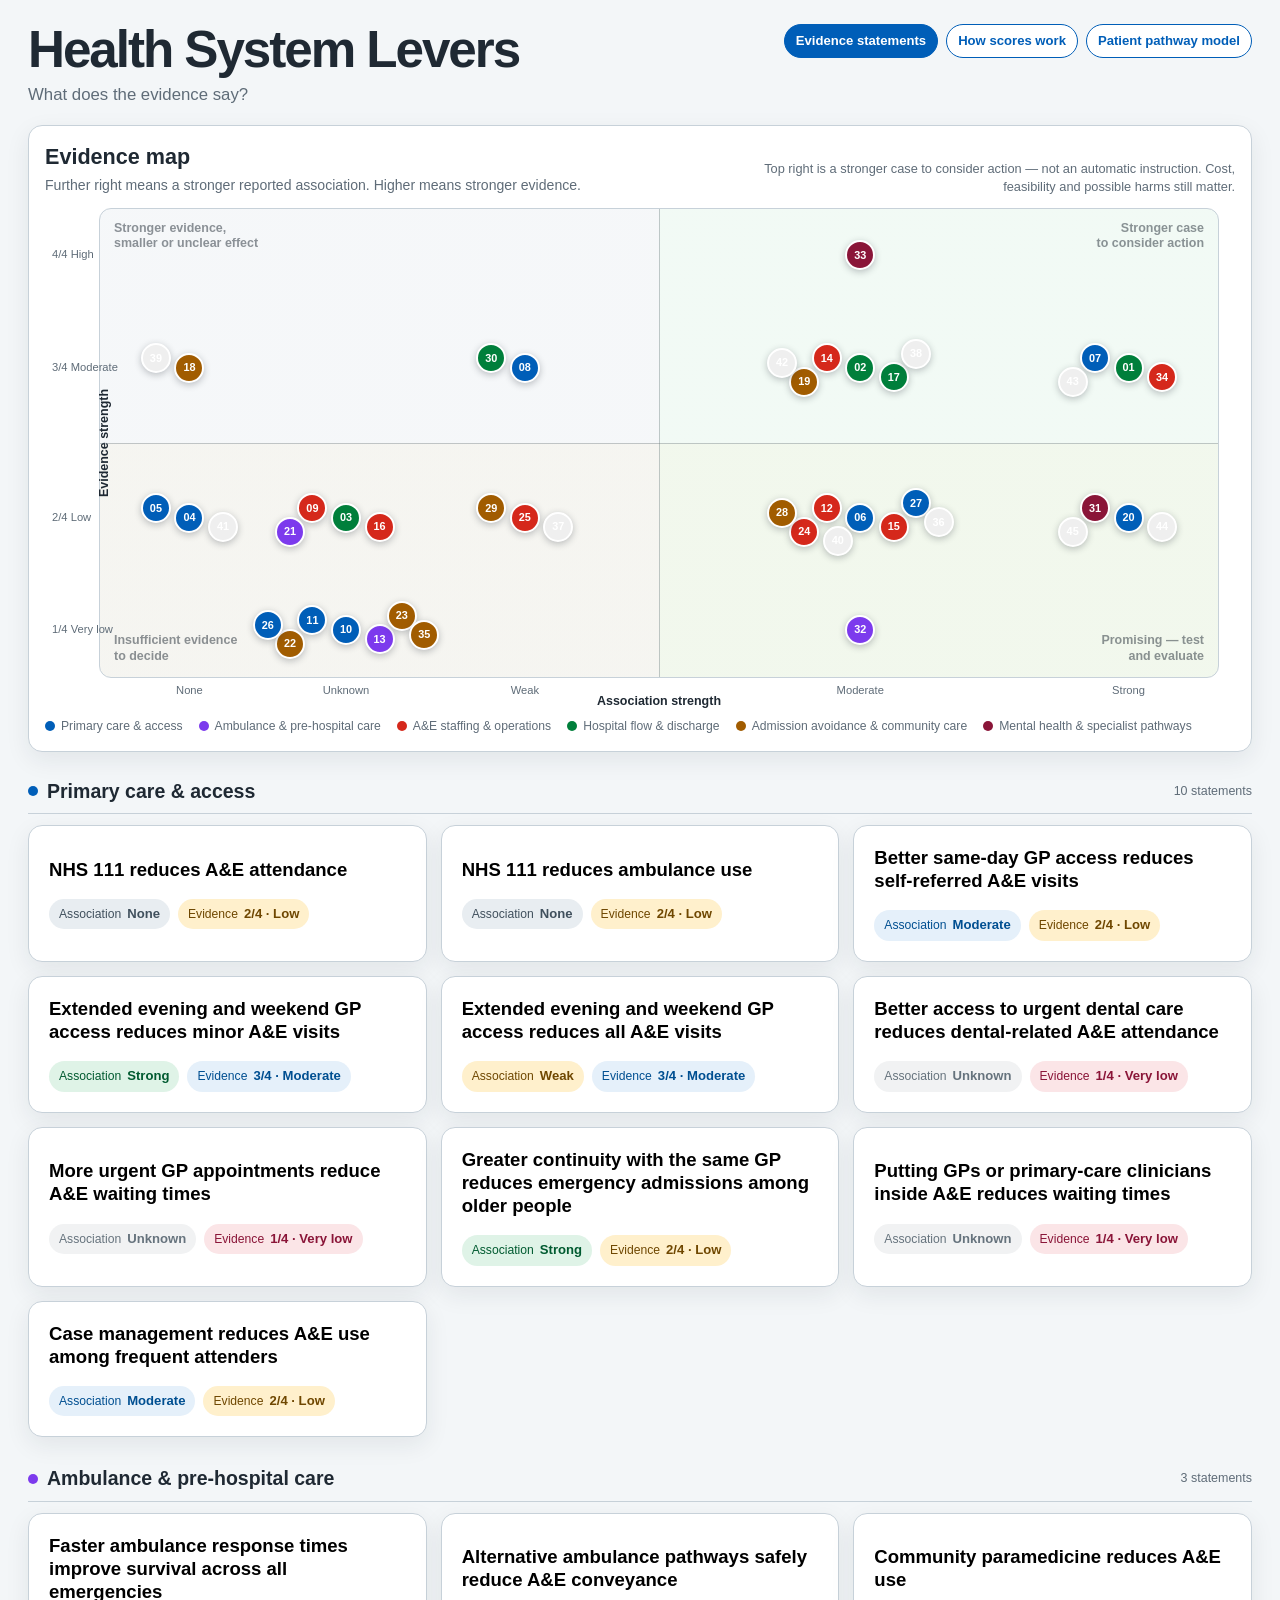
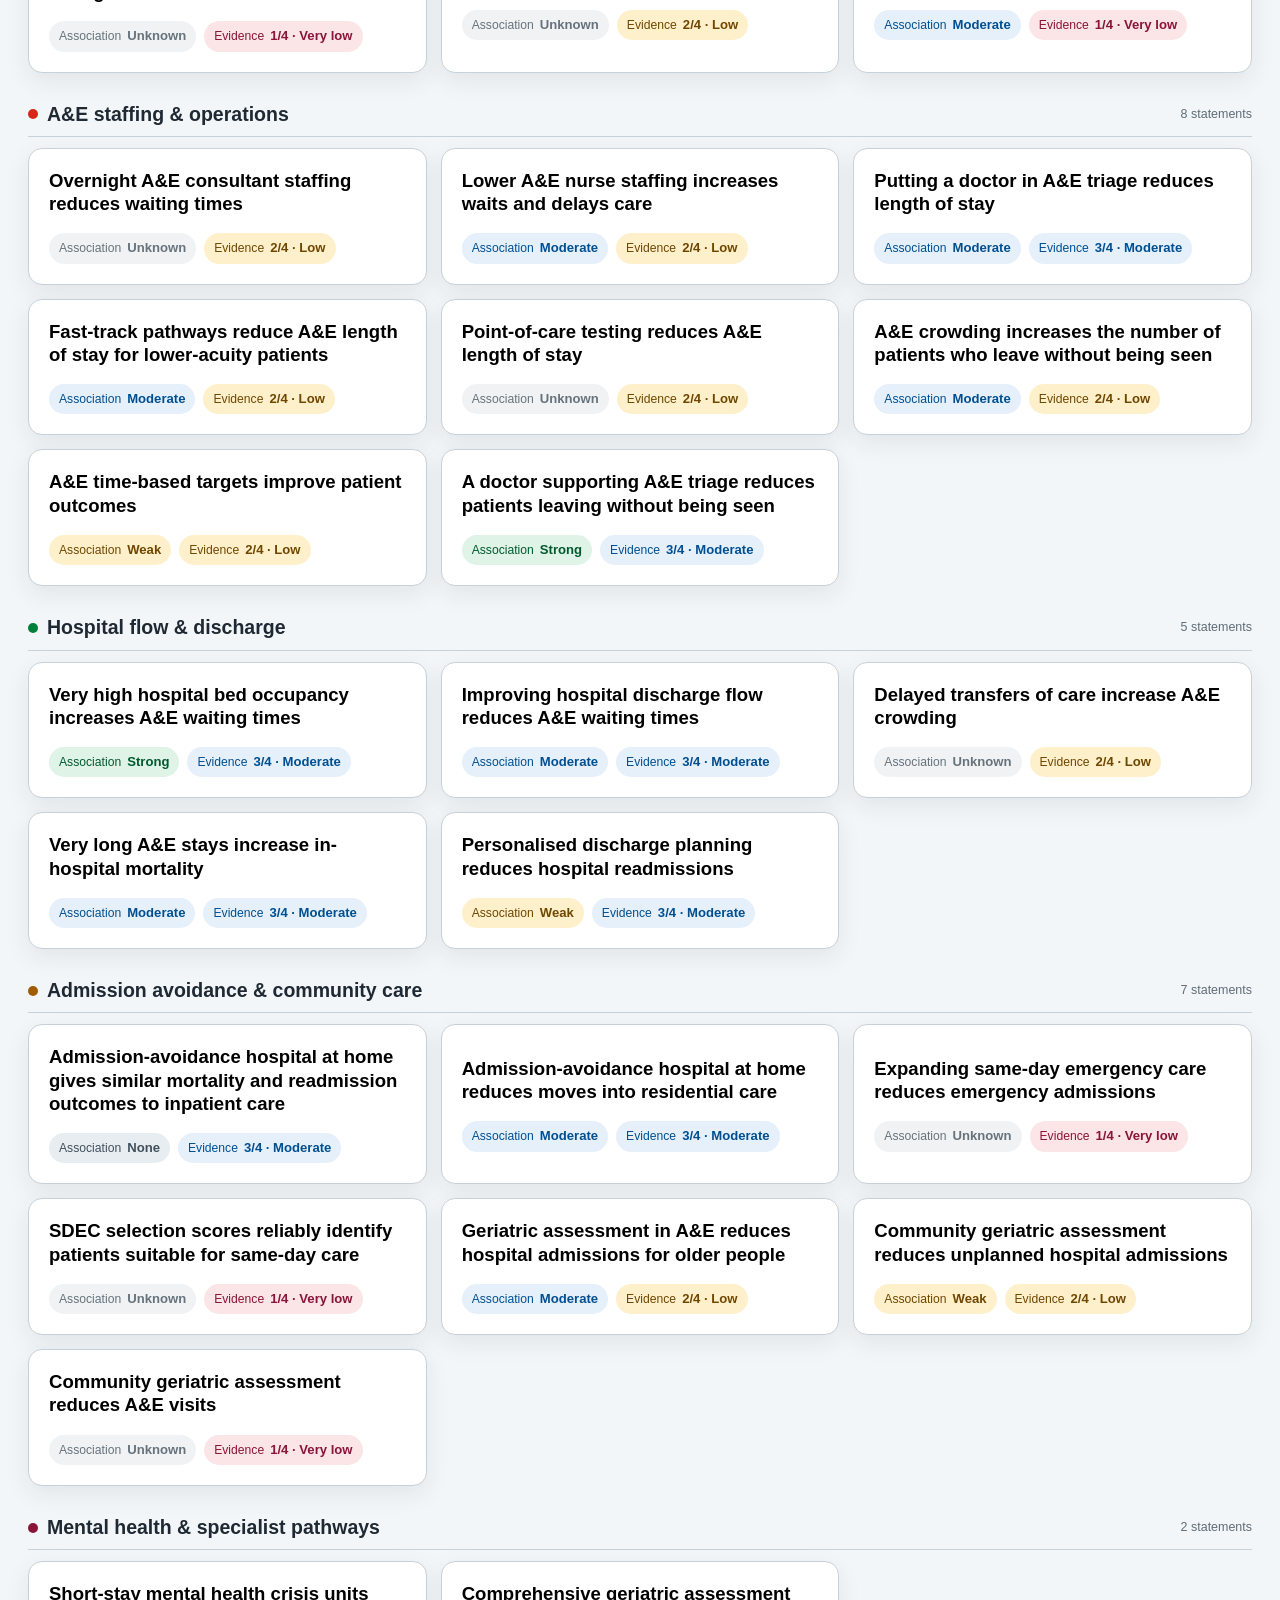
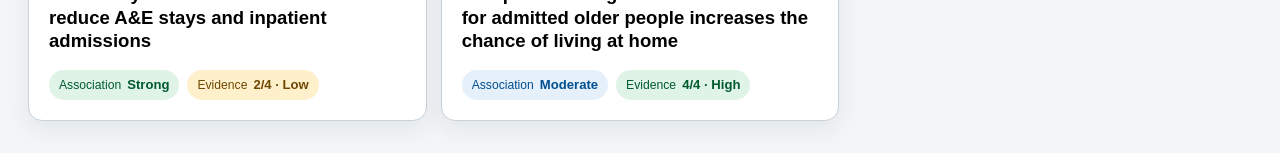
==== index.html @ 2d845518 "Load ten further evidence statements" ====
<!DOCTYPE html>
<html lang="en-GB">
<head>
    <!-- ===================================================================
         00A. PAGE METADATA
         =================================================================== -->
    <meta charset="UTF-8">
    <meta name="viewport" content="width=device-width, initial-scale=1.0">
    <meta name="description" content="Plain-language evidence statements about changes to health services and the outcomes associated with them.">
    <title>Health System Levers</title>
    <link rel="stylesheet" href="css/styles.css">
    <link rel="stylesheet" href="css/evidence-map.css">
</head>
<body>
    <!-- ===================================================================
         00B. WIDE PAGE SHELL
         =================================================================== -->
    <main class="main-content">
        <header class="page-header">
            <div>
                <h1>Health System Levers</h1>
                <p>What does the evidence say?</p>
            </div>

            <nav class="page-nav" aria-label="Page navigation">
                <span class="page-nav__current">Evidence statements</span>
                <a href="method/">How scores work</a>
                <a href="pathway/">Patient pathway model</a>
            </nav>
        </header>

        <!-- ===============================================================
             01A. ASSOCIATION AND EVIDENCE MAP
             =============================================================== -->
        <section class="evidence-map-panel" aria-labelledby="evidence-map-title">
            <div class="evidence-map-heading">
                <div>
                    <h2 id="evidence-map-title">Evidence map</h2>
                    <p>Further right means a stronger reported association. Higher means stronger evidence.</p>
                </div>
                <p class="evidence-map-caution">Top right is a stronger case to consider action — not an automatic instruction. Cost, feasibility and possible harms still matter.</p>
            </div>

            <div class="evidence-map" id="evidence-map" aria-label="Chart of association strength against evidence strength"></div>
            <div class="category-legend" id="category-legend" aria-label="Domain colours"></div>
        </section>

        <!-- ===============================================================
             02A. CATEGORISED EVIDENCE STATEMENTS
             =============================================================== -->
        <div class="category-list" id="statement-grid" aria-label="Health service evidence statements"></div>
    </main>

    <!-- ===================================================================
         03A. SHARED EVIDENCE TOOLTIP
         =================================================================== -->
    <div class="evidence-tooltip" id="evidence-tooltip" role="dialog" aria-modal="false" aria-labelledby="tooltip-title" hidden>
        <button class="tooltip-close" id="tooltip-close" type="button" aria-label="Close evidence">×</button>
        <div id="tooltip-content"></div>
    </div>

    <!-- ===================================================================
         04A. DATA AND APPLICATION SCRIPTS
         =================================================================== -->
    <script src="data/evidence.js"></script>
    <script src="data/evidence-more.js"></script>
    <script src="data/evidence-more-2.js"></script>
    <script src="data/evidence-more-3.js"></script>
    <script src="data/categories.js"></script>
    <script src="js/app.js"></script>
</body>
</html>
---- css/styles.css ----
/* ========================================================================== 
   00A. DESIGN TOKENS
   ========================================================================== */

:root {
    --page-bg: #f3f6f8;
    --panel-bg: #ffffff;
    --text: #1f2933;
    --muted: #5f6c78;
    --border: #c7d1d9;
    --accent: #005eb8;
    --shadow: 0 8px 24px rgba(31, 41, 51, 0.08);

    --association-strong-bg: #dff3e7;
    --association-strong-text: #005a30;
    --association-moderate-bg: #e5f0fa;
    --association-moderate-text: #004f91;
    --association-weak-bg: #fff0cc;
    --association-weak-text: #6f4700;
    --association-none-bg: #e8edf1;
    --association-none-text: #40505d;
    --association-unknown-bg: #f1f2f3;
    --association-unknown-text: #66737d;

    --evidence-high-bg: #dff3e7;
    --evidence-high-text: #005a30;
    --evidence-moderate-bg: #e5f0fa;
    --evidence-moderate-text: #004f91;
    --evidence-low-bg: #fff0cc;
    --evidence-low-text: #6f4700;
    --evidence-very-low-bg: #fbe5e7;
    --evidence-very-low-text: #8a1538;
}

/* ========================================================================== 
   00B. BASE PAGE
   ========================================================================== */

* {
    box-sizing: border-box;
}

html {
    min-height: 100%;
}

body {
    min-height: 100%;
    margin: 0;
    background: var(--page-bg);
    color: var(--text);
    font-family: Arial, Helvetica, sans-serif;
    line-height: 1.4;
}

button {
    font: inherit;
}

a {
    color: var(--accent);
}

/* ========================================================================== 
   00C. WIDE PAGE LAYOUT
   ========================================================================== */

.main-content {
    width: min(1560px, 100%);
    min-height: 100vh;
    margin: 0 auto;
    padding: 24px 28px 32px;
}

.page-header {
    display: flex;
    align-items: flex-start;
    justify-content: space-between;
    gap: 20px;
    margin-bottom: 18px;
}

.page-header h1 {
    margin: 0;
    font-size: clamp(2.25rem, 4vw, 4rem);
    line-height: 1;
    letter-spacing: -0.04em;
}

.page-header p {
    margin: 8px 0 0;
    color: var(--muted);
    font-size: 1.05rem;
}

.page-nav {
    display: flex;
    flex-wrap: wrap;
    align-items: center;
    justify-content: flex-end;
    gap: 8px;
}

.page-nav a,
.page-nav__current {
    border: 1px solid var(--accent);
    border-radius: 999px;
    padding: 7px 11px;
    font-size: 0.82rem;
    font-weight: 700;
}

.page-nav a {
    background: var(--panel-bg);
    text-decoration: none;
}

.page-nav__current {
    background: var(--accent);
    color: white;
}

/* ========================================================================== 
   01A. SCORE KEY
   ========================================================================== */

.score-key {
    display: flex;
    flex-wrap: wrap;
    gap: 10px 24px;
    margin-bottom: 18px;
    border: 1px solid var(--border);
    border-radius: 12px;
    background: var(--panel-bg);
    padding: 10px 12px;
}

.score-key__group {
    display: flex;
    flex-wrap: wrap;
    align-items: center;
    gap: 7px;
}

.score-key__group strong {
    margin-right: 2px;
    font-size: 0.88rem;
}

.key-chip {
    border-radius: 999px;
    padding: 4px 8px;
    font-size: 0.76rem;
    font-weight: 700;
}

/* ========================================================================== 
   01B. SHARED SCORE COLOURS
   ========================================================================== */

.key-chip--association-strong,
.score--association-strong {
    background: var(--association-strong-bg);
    color: var(--association-strong-text);
}

.key-chip--association-moderate,
.score--association-moderate {
    background: var(--association-moderate-bg);
    color: var(--association-moderate-text);
}

.key-chip--association-weak,
.score--association-weak {
    background: var(--association-weak-bg);
    color: var(--association-weak-text);
}

.key-chip--association-none,
.score--association-none {
    background: var(--association-none-bg);
    color: var(--association-none-text);
}

.key-chip--association-unknown,
.score--association-unknown {
    background: var(--association-unknown-bg);
    color: var(--association-unknown-text);
}

.key-chip--evidence-high,
.score--evidence-high {
    background: var(--evidence-high-bg);
    color: var(--evidence-high-text);
}

.key-chip--evidence-moderate,
.score--evidence-moderate {
    background: var(--evidence-moderate-bg);
    color: var(--evidence-moderate-text);
}

.key-chip--evidence-low,
.score--evidence-low {
    background: var(--evidence-low-bg);
    color: var(--evidence-low-text);
}

.key-chip--evidence-very-low,
.score--evidence-very-low {
    background: var(--evidence-very-low-bg);
    color: var(--evidence-very-low-text);
}

/* ========================================================================== 
   02A. STATEMENT CARD GRID
   ========================================================================== */

.statement-grid {
    display: grid;
    grid-template-columns: repeat(3, minmax(0, 1fr));
    gap: 14px;
    align-items: start;
}

.statement-card {
    width: 100%;
    border: 1px solid var(--border);
    border-radius: 14px;
    background: var(--panel-bg);
    box-shadow: var(--shadow);
    cursor: pointer;
    padding: 20px;
    text-align: left;
    transition: border-color 150ms ease, transform 150ms ease, box-shadow 150ms ease;
}

.statement-card:hover,
.statement-card:focus-visible {
    border-color: var(--accent);
    box-shadow: 0 10px 28px rgba(31, 41, 51, 0.13);
    transform: translateY(-2px);
}

.statement-card__text {
    margin: 0;
    font-size: clamp(1.15rem, 1.45vw, 1.45rem);
    font-weight: 700;
    line-height: 1.25;
}

.statement-card__scores {
    display: flex;
    flex-wrap: wrap;
    gap: 8px;
    margin-top: 18px;
}

.score {
    display: inline-flex;
    align-items: baseline;
    gap: 6px;
    border-radius: 999px;
    padding: 6px 10px;
}

.score span {
    font-size: 0.76rem;
    font-weight: 400;
}

.score strong {
    font-size: 0.82rem;
}

/* ========================================================================== 
   03A. EVIDENCE TOOLTIP
   ========================================================================== */

.evidence-tooltip {
    position: fixed;
    z-index: 1000;
    width: min(520px, calc(100vw - 24px));
    max-height: calc(100vh - 24px);
    overflow-y: auto;
    border: 1px solid #8fa1af;
    border-radius: 14px;
    background: var(--panel-bg);
    box-shadow: 0 18px 46px rgba(31, 41, 51, 0.24);
    padding: 17px;
}

.evidence-tooltip[hidden] {
    display: none;
}

.tooltip-close {
    position: absolute;
    top: 8px;
    right: 9px;
    border: 0;
    background: transparent;
    color: var(--muted);
    cursor: pointer;
    padding: 2px 6px;
    font-size: 1.2rem;
}

.tooltip-kicker {
    margin: 0 34px 5px 0;
    color: var(--muted);
    font-size: 0.76rem;
    font-weight: 700;
    text-transform: uppercase;
    letter-spacing: 0.04em;
}

.evidence-tooltip h2 {
    margin: 0 30px 14px 0;
    font-size: 1.08rem;
    line-height: 1.3;
}

.tooltip-scores {
    display: flex;
    flex-wrap: wrap;
    gap: 7px;
    margin-bottom: 12px;
}

.tooltip-direction {
    margin: 0 0 8px;
    font-size: 0.86rem;
}

.tooltip-finding {
    margin: 0 0 14px;
    border-left: 3px solid var(--accent);
    background: #f1f7fc;
    padding: 10px 11px;
    font-size: 0.9rem;
}

.tooltip-details {
    display: grid;
    gap: 9px;
    margin: 0;
}

.tooltip-details div {
    border-top: 1px solid var(--border);
    padding-top: 8px;
}

.tooltip-details dt {
    margin: 0 0 2px;
    font-size: 0.78rem;
    font-weight: 700;
}

.tooltip-details dd {
    margin: 0;
    color: var(--muted);
    font-size: 0.84rem;
}

.tooltip-source-block {
    margin-top: 14px;
    border-top: 1px solid var(--border);
    padding-top: 10px;
}

.tooltip-source-block h3 {
    margin: 0 0 6px;
    font-size: 0.85rem;
}

.tooltip-sources {
    display: grid;
    gap: 5px;
    margin: 0;
    padding-left: 19px;
}

.tooltip-sources li {
    font-size: 0.82rem;
}

.tooltip-source--missing {
    color: #8a1538;
}

/* ========================================================================== 
   04A. RESPONSIVE LAYOUT
   ========================================================================== */

@media (max-width: 1050px) {
    .statement-grid {
        grid-template-columns: repeat(2, minmax(0, 1fr));
    }
}

@media (max-width: 650px) {
    .main-content {
        padding: 18px 14px 24px;
    }

    .page-header {
        display: block;
    }

    .page-header h1 {
        font-size: 2.4rem;
    }

    .page-nav {
        justify-content: flex-start;
        margin-top: 12px;
    }

    .statement-grid {
        grid-template-columns: 1fr;
    }

    .score-key {
        display: grid;
        gap: 10px;
    }
}
---- css/evidence-map.css ----
/* ========================================================================== 
   00A. EVIDENCE MAP PANEL
   ========================================================================== */

.evidence-map-panel {
    margin-bottom: 26px;
    border: 1px solid var(--border);
    border-radius: 14px;
    background: var(--panel-bg);
    box-shadow: var(--shadow);
    padding: 16px;
}

.evidence-map-heading {
    display: grid;
    grid-template-columns: minmax(0, 1fr) minmax(320px, 0.8fr);
    gap: 24px;
    align-items: end;
    margin-bottom: 12px;
}

.evidence-map-heading h2 {
    margin: 0;
    font-size: 1.35rem;
}

.evidence-map-heading p {
    margin: 4px 0 0;
    color: var(--muted);
    font-size: 0.88rem;
}

.evidence-map-heading .evidence-map-caution {
    margin: 0;
    text-align: right;
    font-size: 0.8rem;
}

/* ========================================================================== 
   00B. CHART SURFACE AND QUADRANTS
   ========================================================================== */

.evidence-map {
    position: relative;
    height: 470px;
    margin: 0 16px 40px 54px;
    border: 1px solid var(--border);
    border-radius: 12px;
    overflow: visible;
    background:
        linear-gradient(to right, rgba(232, 237, 241, 0.42) 0 50%, rgba(223, 243, 231, 0.42) 50% 100%),
        linear-gradient(to bottom, rgba(255, 255, 255, 0.05) 0 50%, rgba(255, 240, 204, 0.28) 50% 100%);
}

.map-quadrant {
    position: absolute;
    z-index: 1;
    color: rgba(31, 41, 51, 0.5);
    font-size: 0.78rem;
    font-weight: 700;
    line-height: 1.25;
    pointer-events: none;
}

.map-quadrant--top-left {
    top: 12px;
    left: 14px;
}

.map-quadrant--top-right {
    top: 12px;
    right: 14px;
    text-align: right;
}

.map-quadrant--bottom-left {
    bottom: 12px;
    left: 14px;
}

.map-quadrant--bottom-right {
    right: 14px;
    bottom: 12px;
    text-align: right;
}

.map-axis {
    position: absolute;
    z-index: 1;
    background: rgba(95, 108, 120, 0.36);
    pointer-events: none;
}

.map-axis--vertical {
    top: 0;
    bottom: 0;
    left: 50%;
    width: 1px;
}

.map-axis--horizontal {
    top: 50%;
    right: 0;
    left: 0;
    height: 1px;
}

.map-axis-title {
    position: absolute;
    color: var(--text);
    font-size: 0.78rem;
    font-weight: 700;
    pointer-events: none;
}

.map-axis-title--x {
    bottom: -34px;
    left: 50%;
    transform: translateX(-50%);
}

.map-axis-title--y {
    top: 50%;
    left: -49px;
    transform: translateY(-50%) rotate(-90deg);
    white-space: nowrap;
}

/* ========================================================================== 
   00C. AXIS LABELS
   ========================================================================== */

.map-y-label,
.map-x-label {
    position: absolute;
    color: var(--muted);
    font-size: 0.7rem;
    pointer-events: none;
}

.map-y-label {
    left: -48px;
    transform: translateY(-50%);
}

.map-y-label--high { top: 10%; }
.map-y-label--moderate { top: 34%; }
.map-y-label--low { top: 66%; }
.map-y-label--very-low { top: 90%; }

.map-x-label {
    bottom: -22px;
    transform: translateX(-50%);
}

.map-x-label--none { left: 8%; }
.map-x-label--unknown { left: 22%; }
.map-x-label--weak { left: 38%; }
.map-x-label--moderate { left: 68%; }
.map-x-label--strong { left: 92%; }

/* ========================================================================== 
   00D. CLICKABLE MAP POINTS
   ========================================================================== */

.map-point {
    position: absolute;
    z-index: 5;
    top: var(--point-y);
    left: var(--point-x);
    display: grid;
    width: 30px;
    height: 30px;
    place-items: center;
    transform: translate(-50%, -50%);
    border: 2px solid white;
    border-radius: 50%;
    box-shadow: 0 2px 7px rgba(31, 41, 51, 0.28);
    cursor: pointer;
    padding: 0;
    color: white;
    font-size: 0.68rem;
    font-weight: 700;
    transition: transform 120ms ease, box-shadow 120ms ease;
}

.map-point:hover,
.map-point:focus-visible {
    z-index: 10;
    transform: translate(-50%, -50%) scale(1.28);
    box-shadow: 0 4px 12px rgba(31, 41, 51, 0.4);
}

/* ========================================================================== 
   01A. DOMAIN COLOURS
   ========================================================================== */

.category-dot--primary-care-and-access,
.map-point--primary-care-and-access {
    background: #005eb8;
}

.category-dot--ambulance-and-pre-hospital-care,
.map-point--ambulance-and-pre-hospital-care {
    background: #7c3aed;
}

.category-dot--a-and-e-staffing-and-operations,
.map-point--a-and-e-staffing-and-operations {
    background: #d5281b;
}

.category-dot--hospital-flow-and-discharge,
.map-point--hospital-flow-and-discharge {
    background: #007f3b;
}

.category-dot--admission-avoidance-and-community-care,
.map-point--admission-avoidance-and-community-care {
    background: #a15c00;
}

.category-dot--mental-health-and-specialist-pathways,
.map-point--mental-health-and-specialist-pathways {
    background: #8a1538;
}

.category-dot {
    display: inline-block;
    flex: 0 0 auto;
    width: 10px;
    height: 10px;
    border-radius: 50%;
}

.category-legend {
    display: flex;
    flex-wrap: wrap;
    gap: 8px 16px;
    align-items: center;
    margin-top: 6px;
}

.category-legend > span {
    display: inline-flex;
    align-items: center;
    gap: 6px;
    color: var(--muted);
    font-size: 0.76rem;
}

/* ========================================================================== 
   02A. CATEGORISED STATEMENT SECTIONS
   ========================================================================== */

.category-list {
    display: grid;
    gap: 28px;
}

.category-section {
    min-width: 0;
}

.category-heading {
    display: flex;
    align-items: center;
    justify-content: space-between;
    gap: 16px;
    margin-bottom: 11px;
    border-bottom: 1px solid var(--border);
    padding-bottom: 8px;
}

.category-heading h2 {
    display: flex;
    align-items: center;
    gap: 9px;
    margin: 0;
    font-size: 1.22rem;
}

.category-heading > span {
    color: var(--muted);
    font-size: 0.78rem;
}

.category-section .statement-grid {
    align-items: stretch;
}

.category-section .statement-card {
    height: 100%;
}

/* ========================================================================== 
   03A. RESPONSIVE LAYOUT
   ========================================================================== */

@media (max-width: 900px) {
    .evidence-map-heading {
        grid-template-columns: 1fr;
        gap: 6px;
    }

    .evidence-map-heading .evidence-map-caution {
        text-align: left;
    }

    .evidence-map {
        height: 410px;
        margin-right: 4px;
    }
}

@media (max-width: 650px) {
    .evidence-map-panel {
        padding: 12px;
    }

    .evidence-map {
        height: 360px;
        margin-left: 42px;
    }

    .map-point {
        width: 26px;
        height: 26px;
        font-size: 0.62rem;
    }

    .map-quadrant {
        font-size: 0.66rem;
    }

    .map-y-label {
        left: -39px;
        font-size: 0.62rem;
    }

    .map-axis-title--y {
        left: -42px;
    }

    .category-heading {
        align-items: flex-start;
    }
}
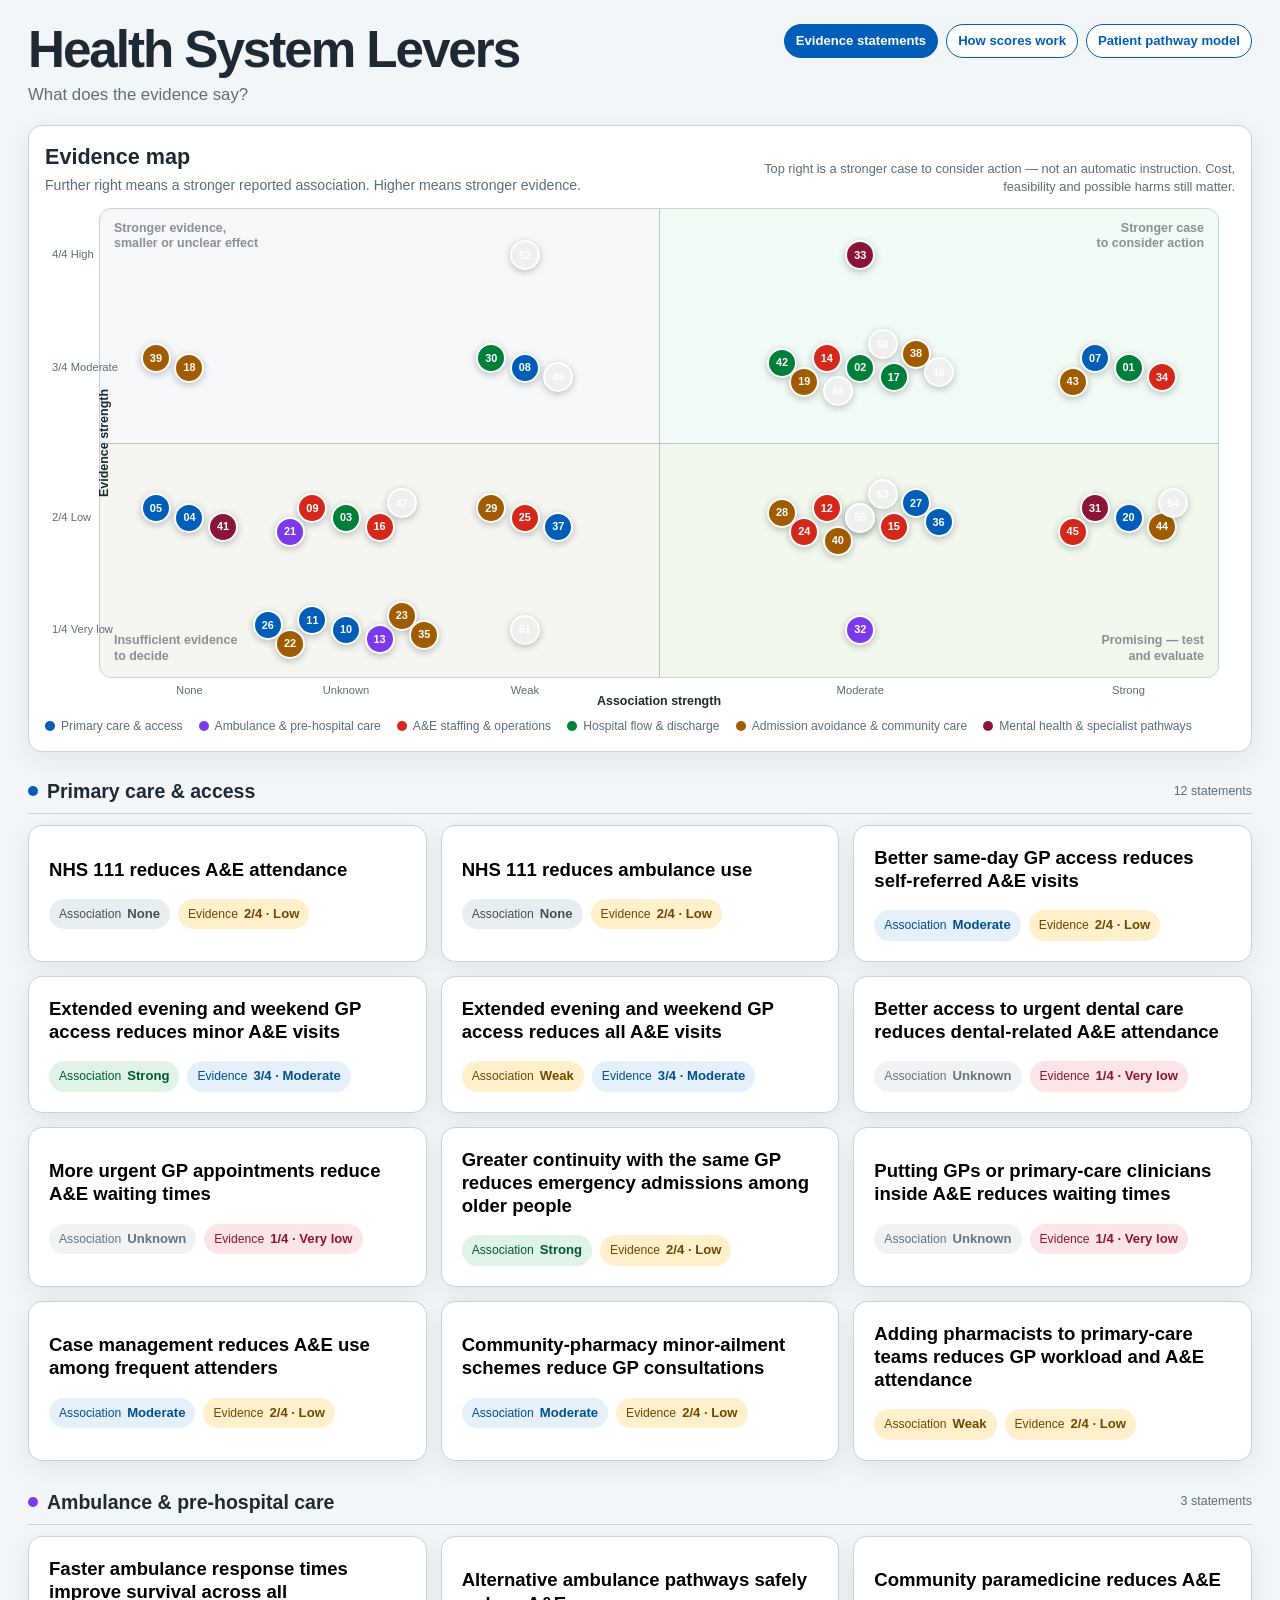
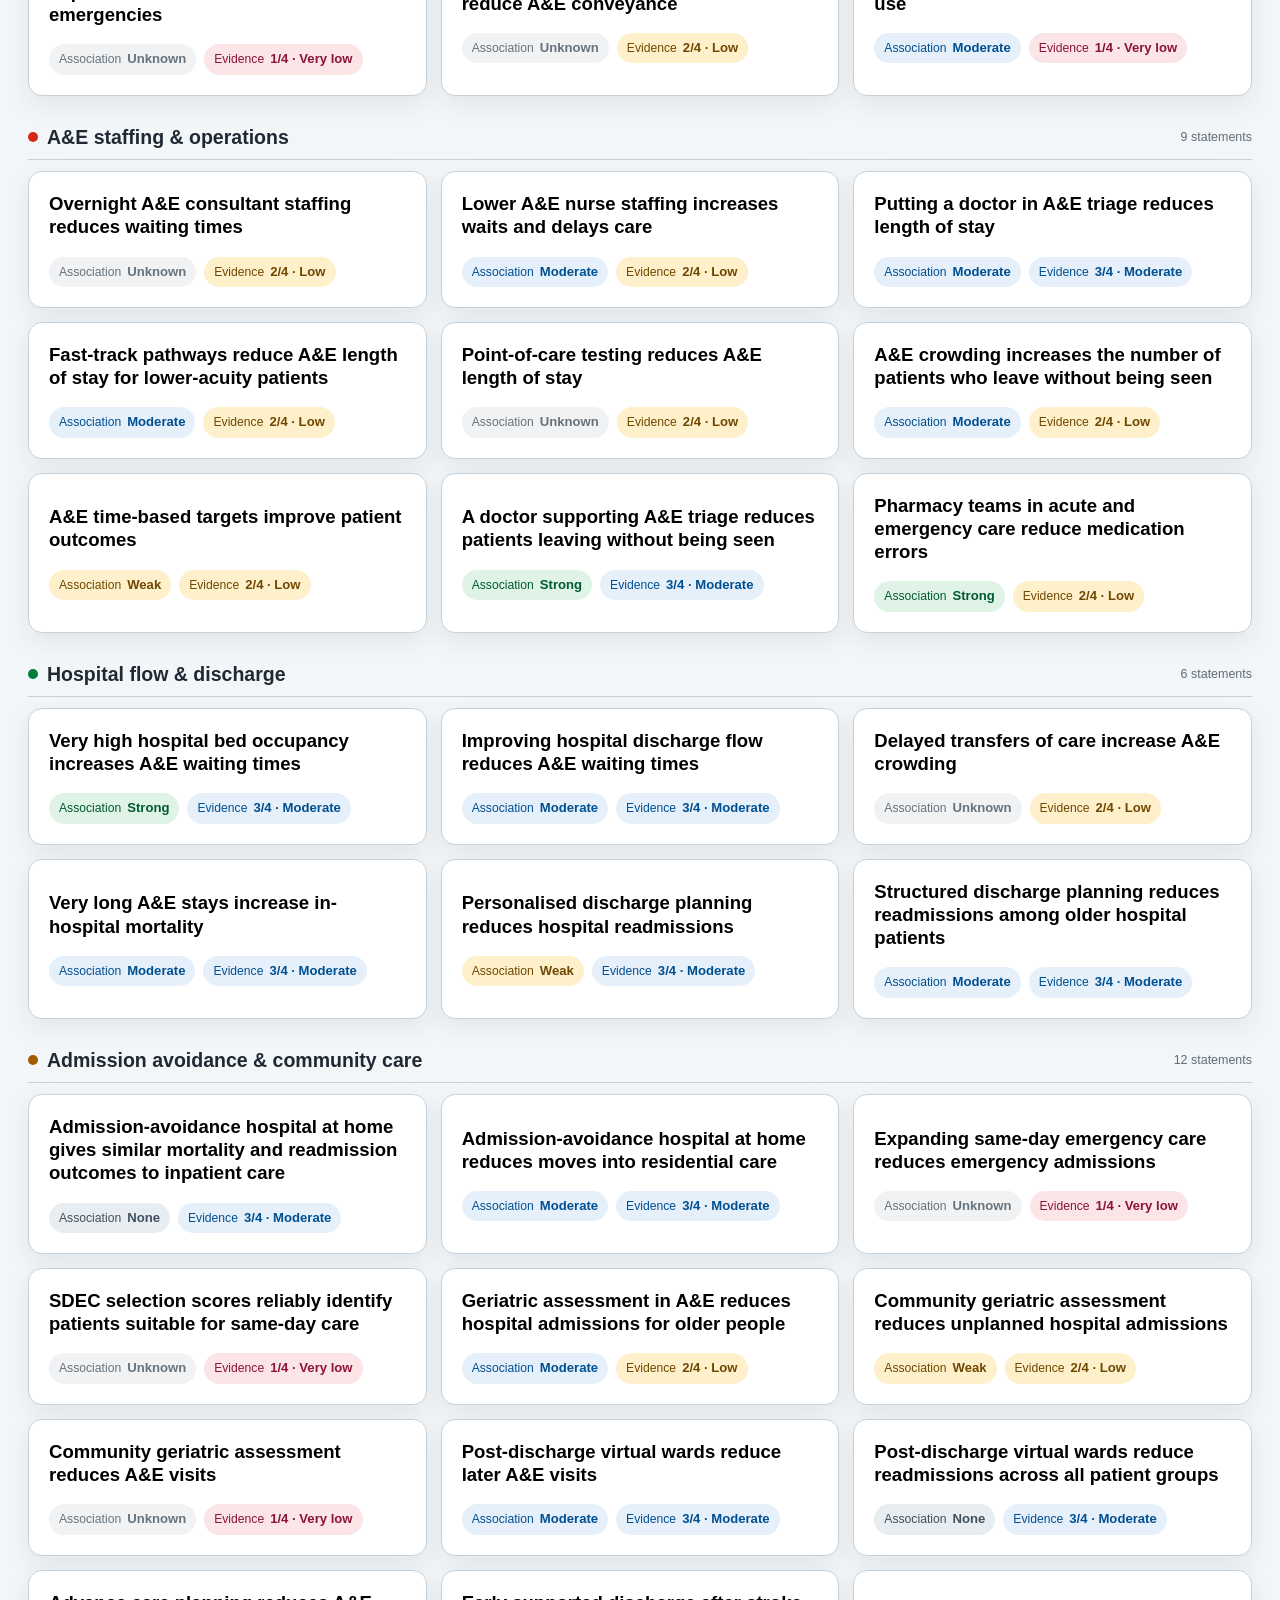
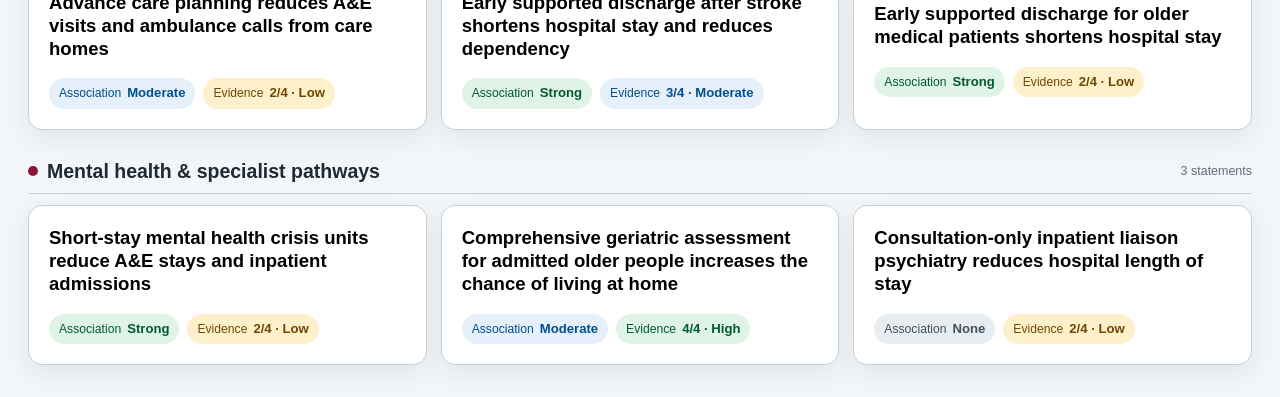
==== commit a6ae5521: "Load the fourth evidence statement set" ====
--- a/index.html
+++ b/index.html
@@ -66,6 +66,7 @@
     <script src="data/evidence-more.js"></script>
     <script src="data/evidence-more-2.js"></script>
     <script src="data/evidence-more-3.js"></script>
+    <script src="data/evidence-more-4.js"></script>
     <script src="data/categories.js"></script>
     <script src="js/app.js"></script>
 </body>
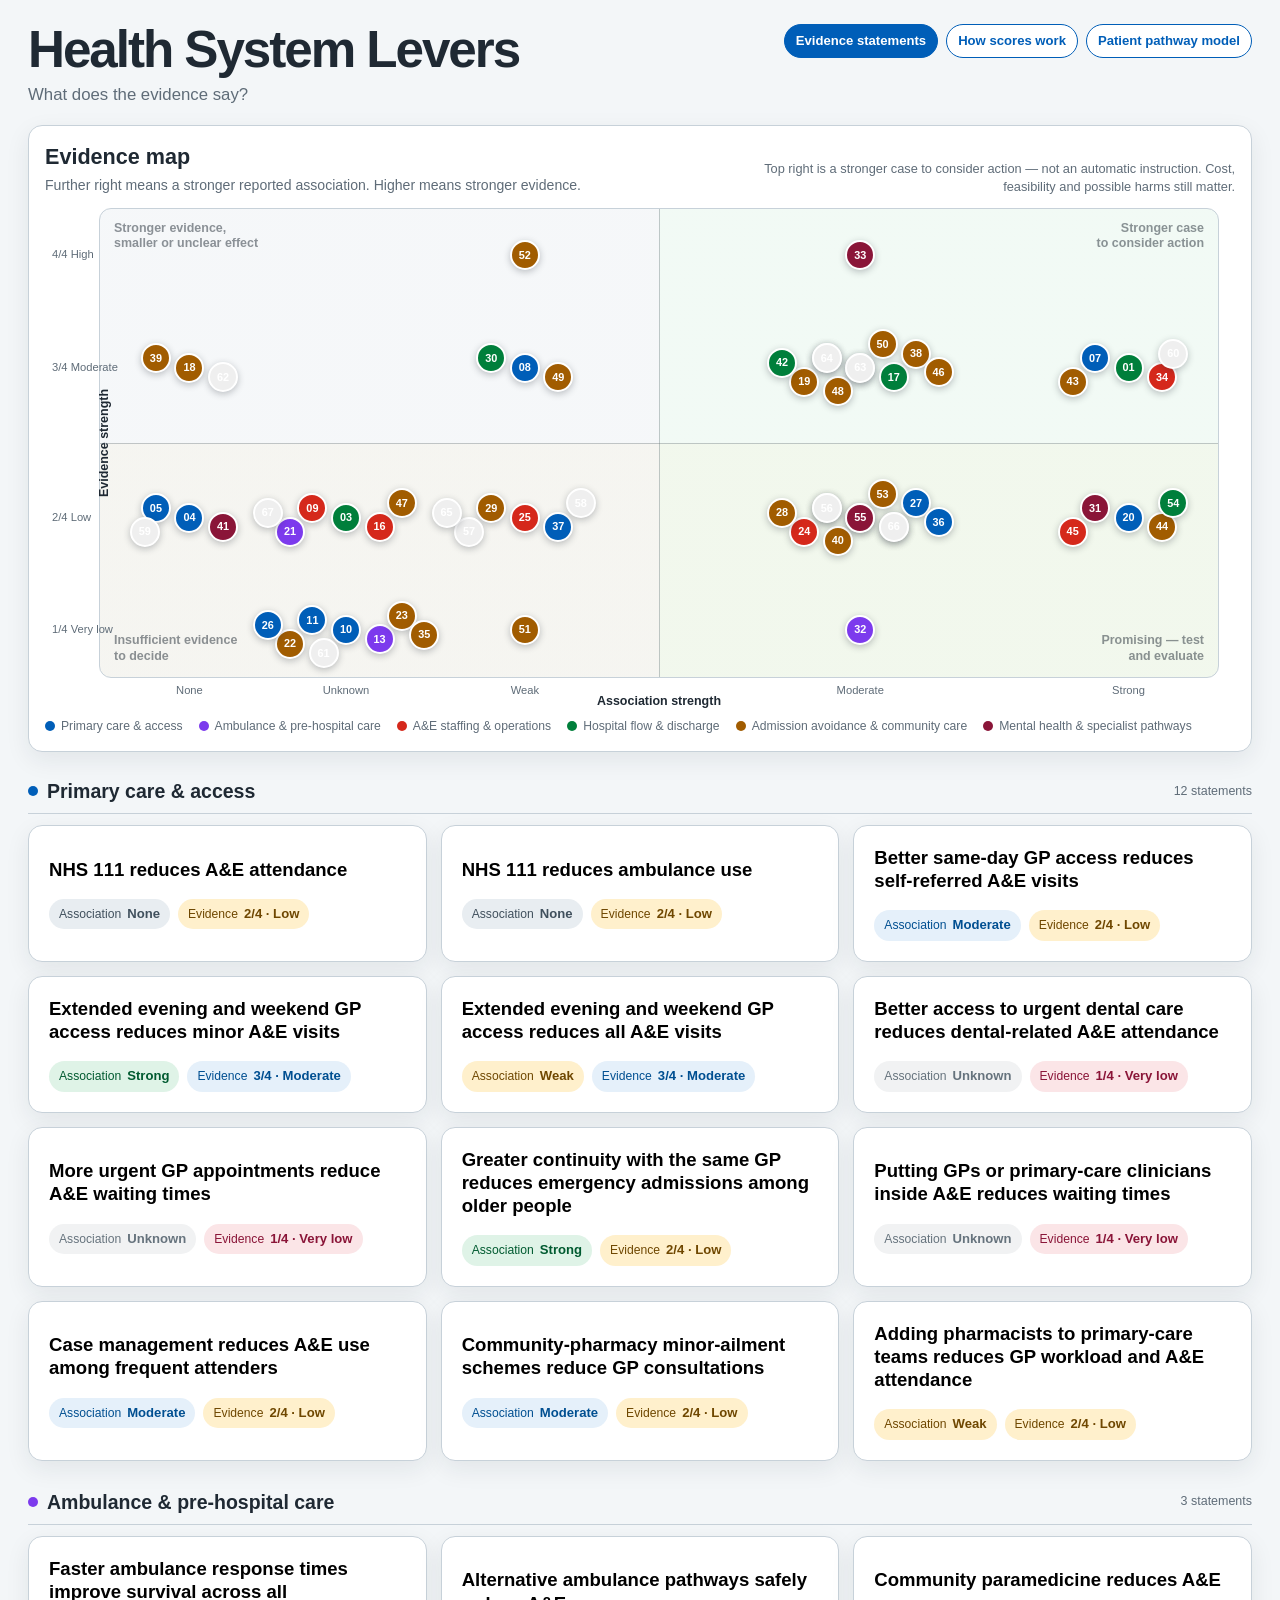
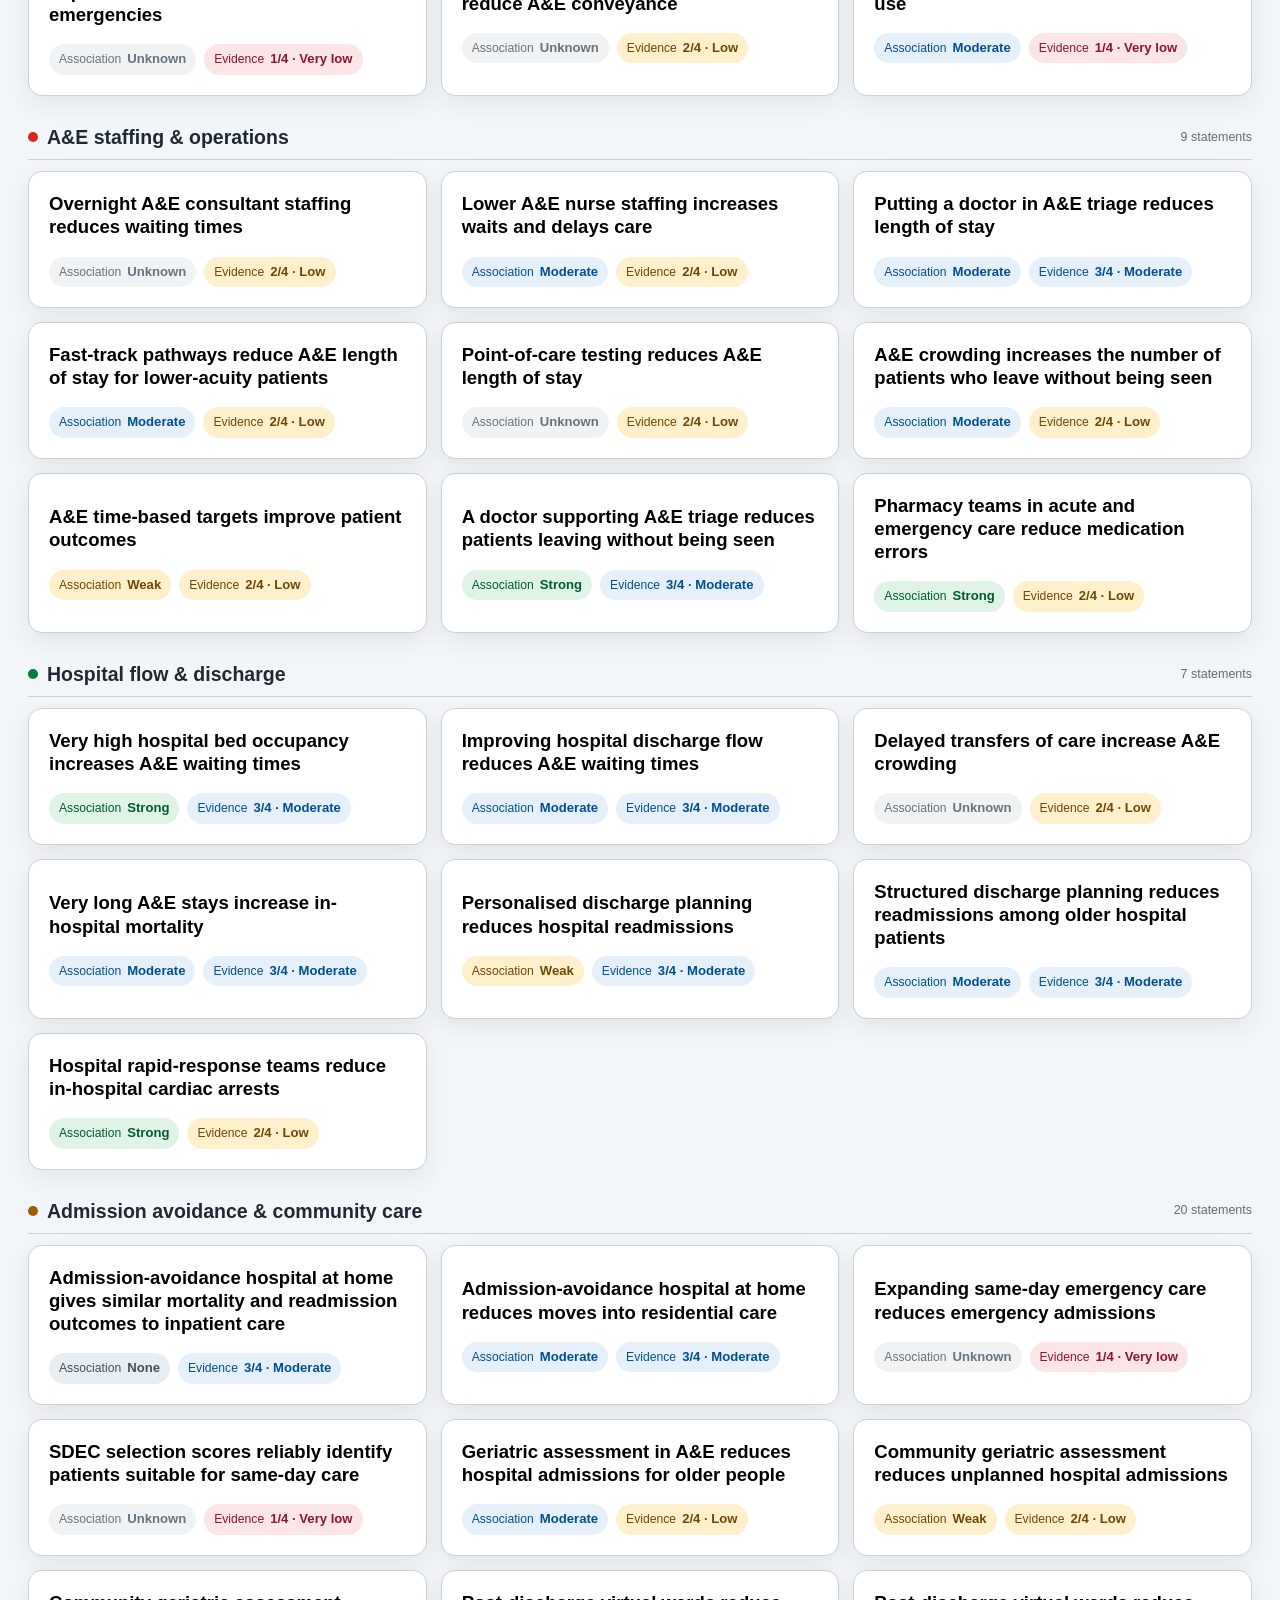
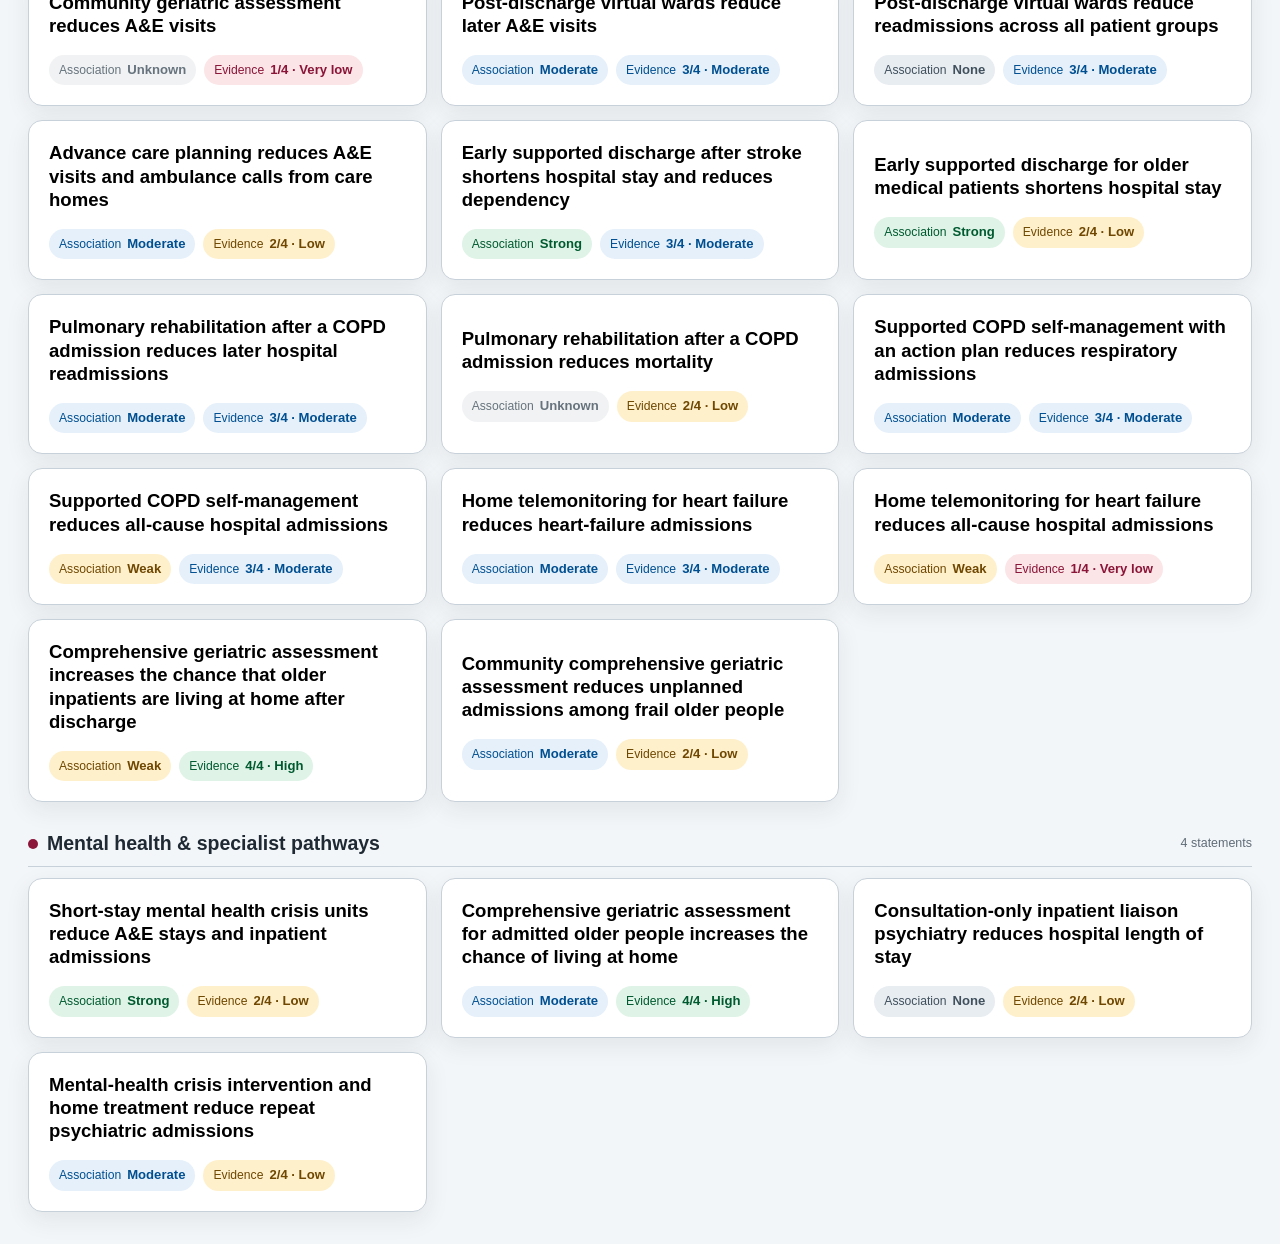
==== commit 1fbb349c: "Load latest evidence statement set" ====
--- a/index.html
+++ b/index.html
@@ -67,6 +67,7 @@
     <script src="data/evidence-more-2.js"></script>
     <script src="data/evidence-more-3.js"></script>
     <script src="data/evidence-more-4.js"></script>
+    <script src="data/evidence-more-5.js"></script>
     <script src="data/categories.js"></script>
     <script src="js/app.js"></script>
 </body>
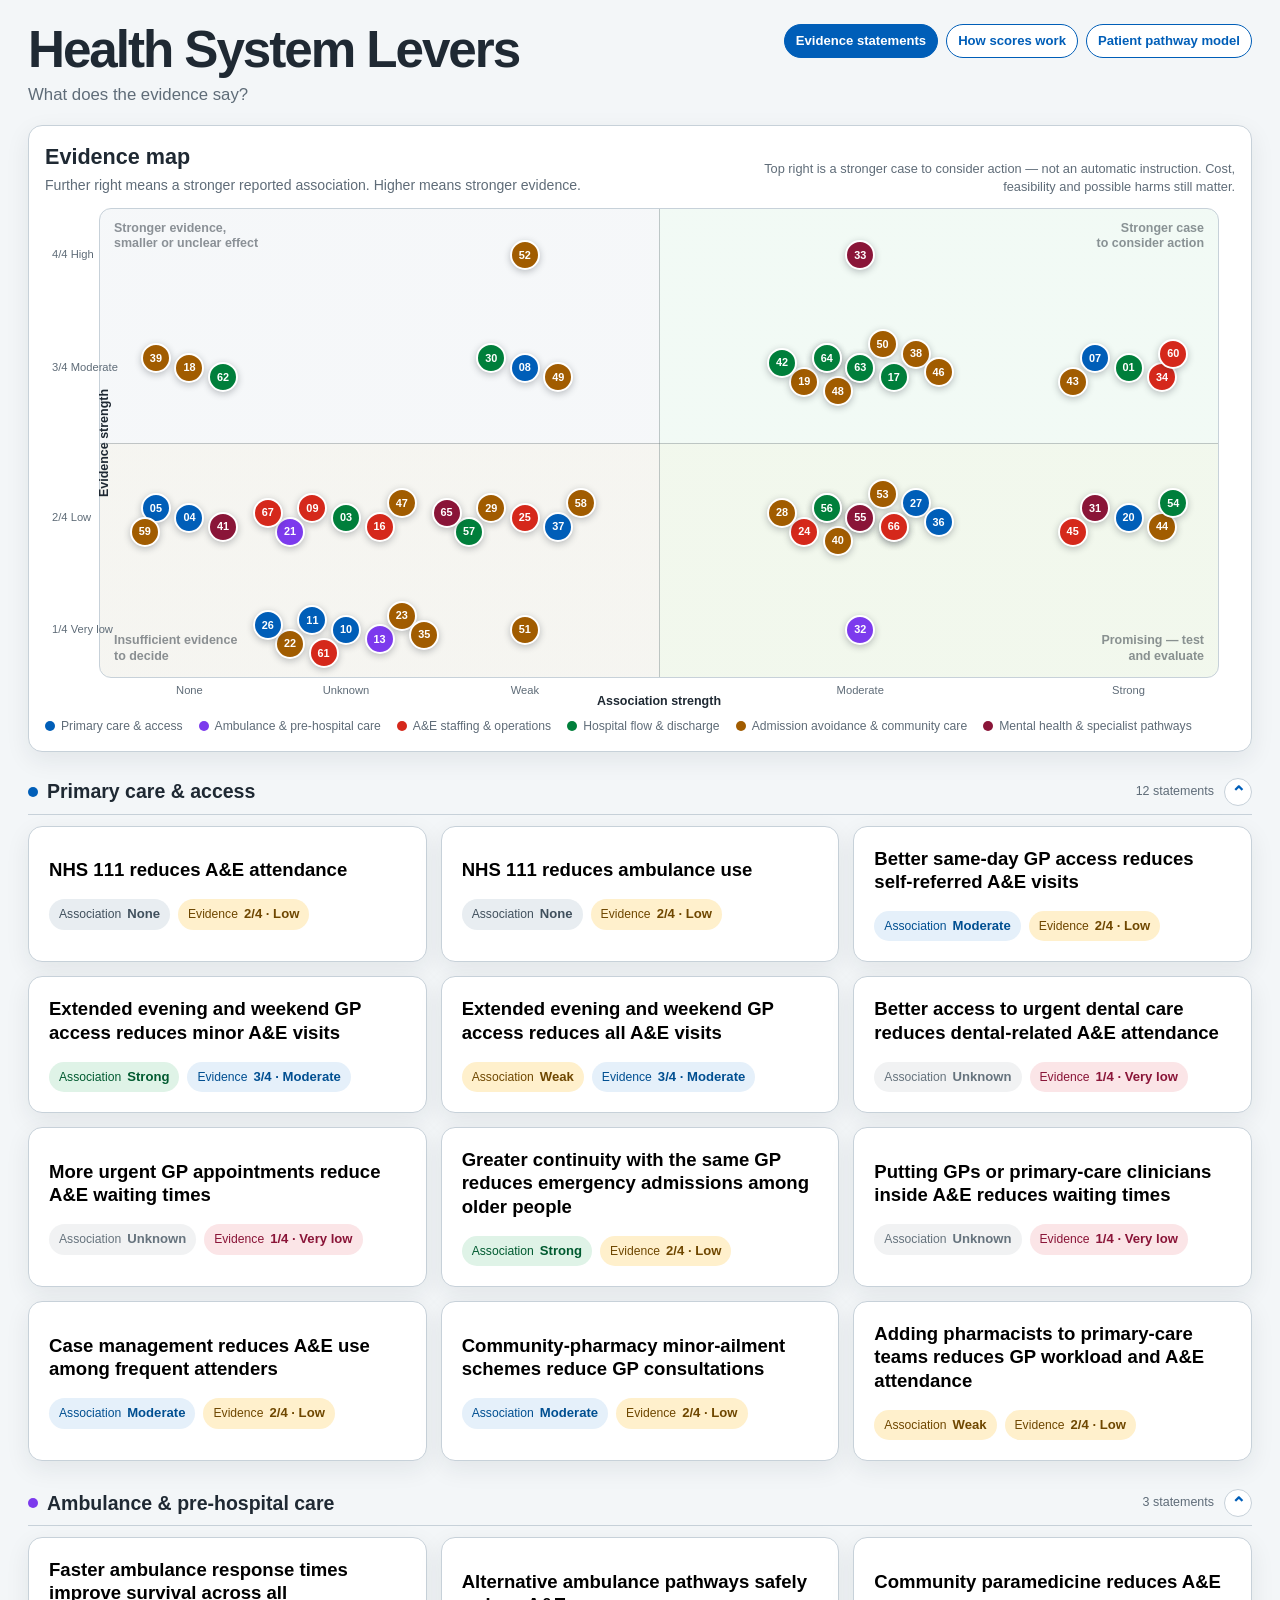
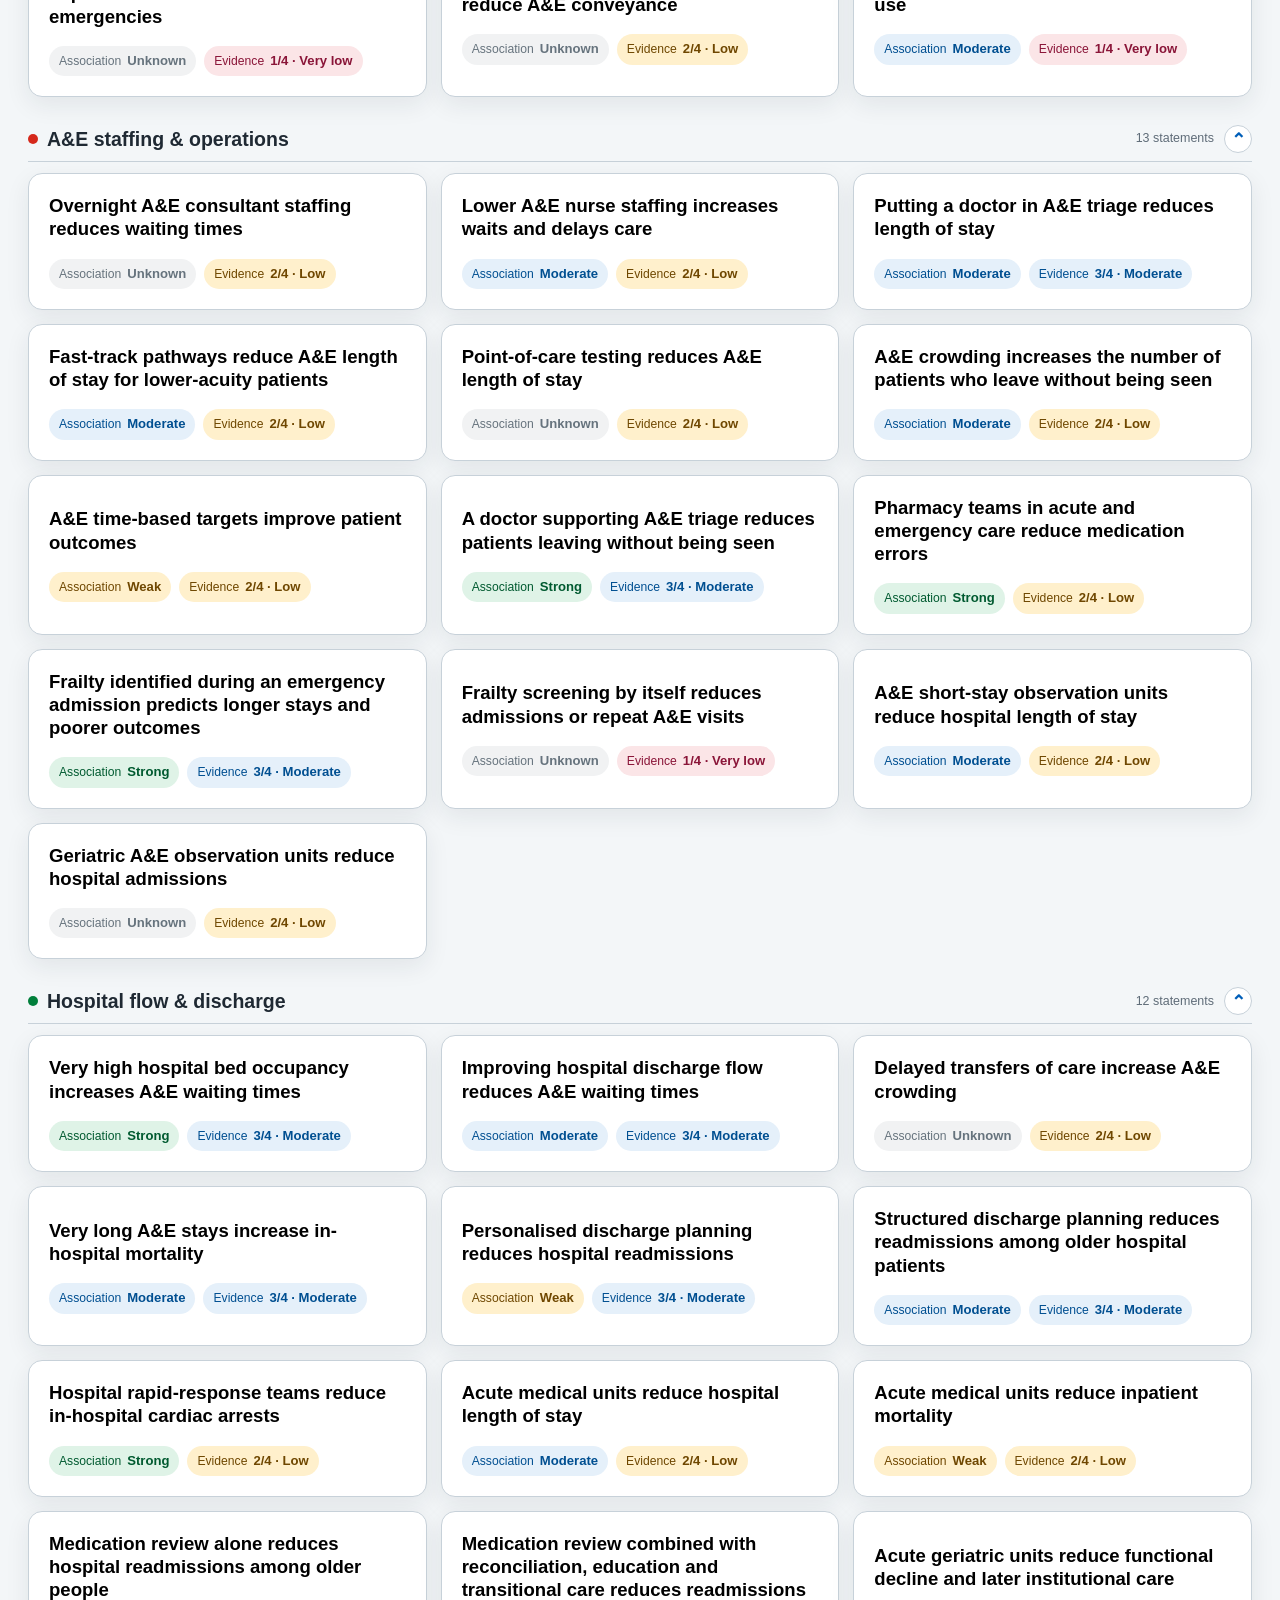
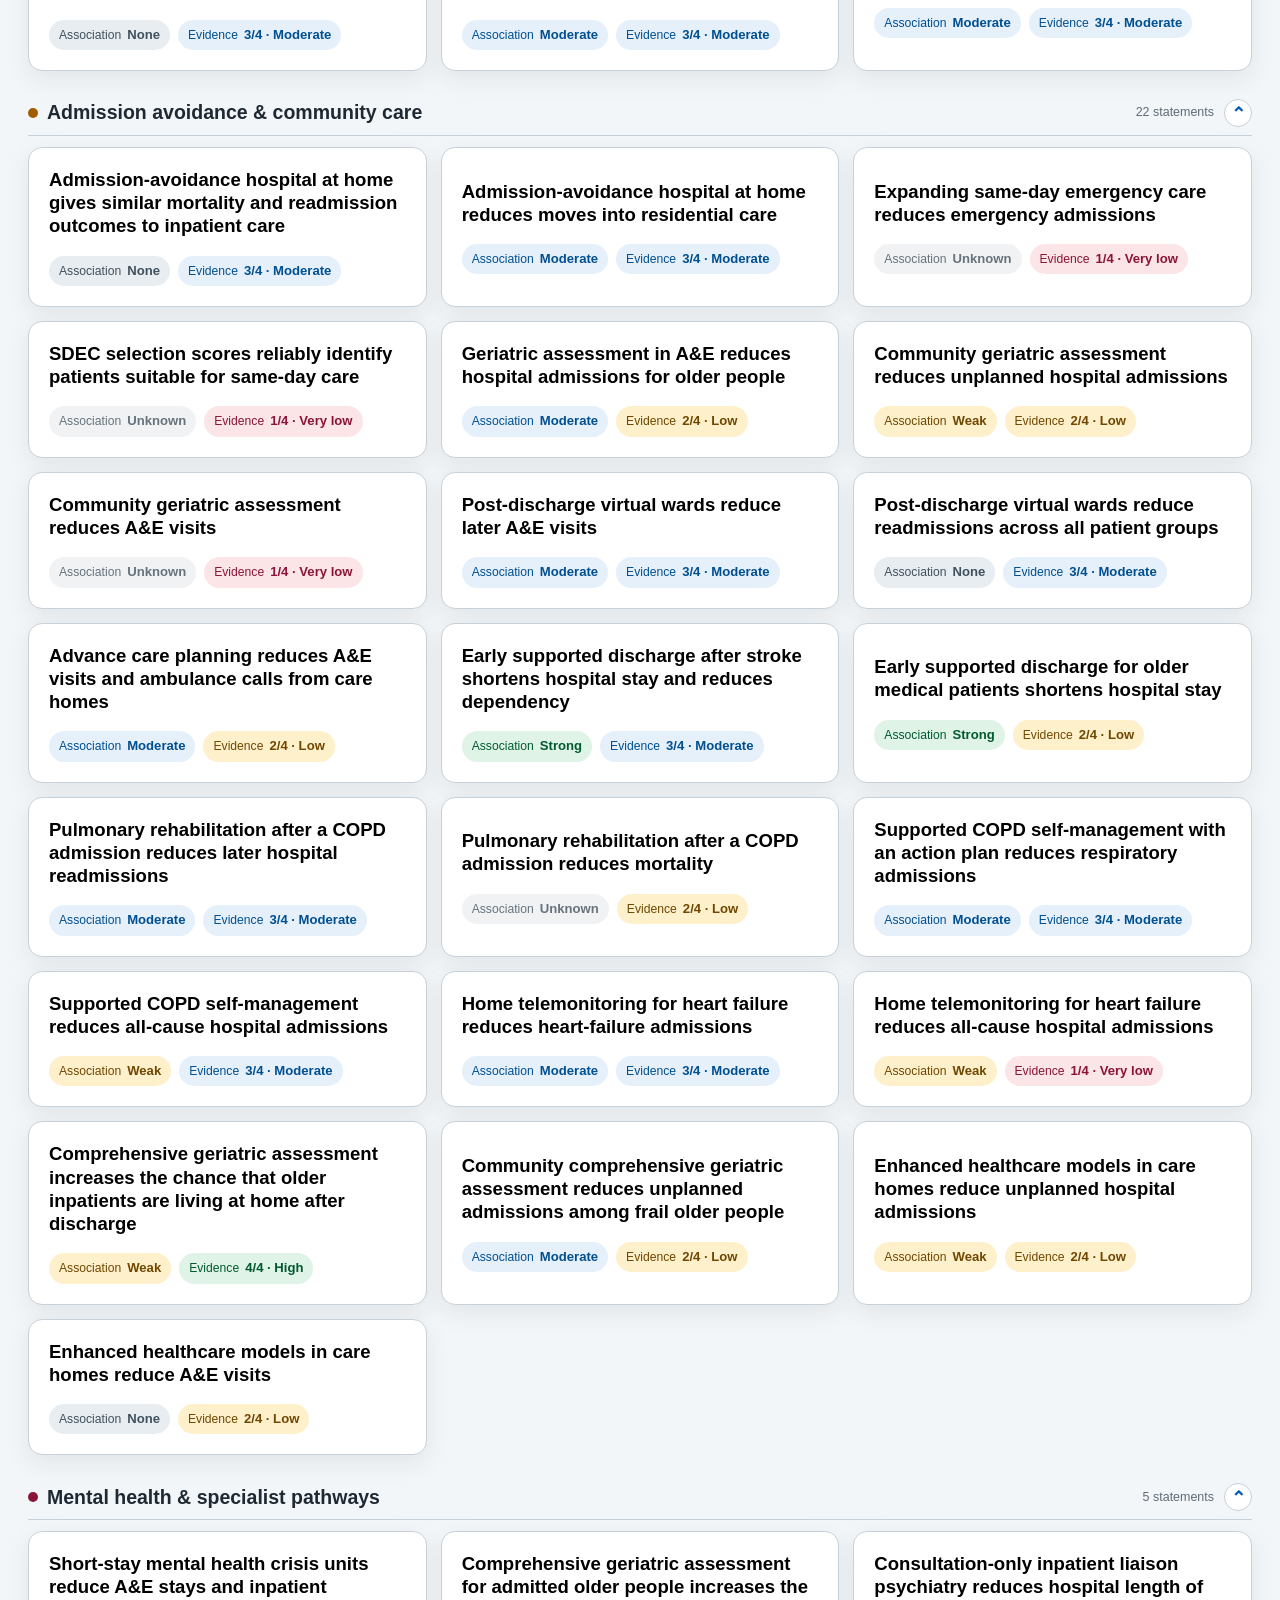
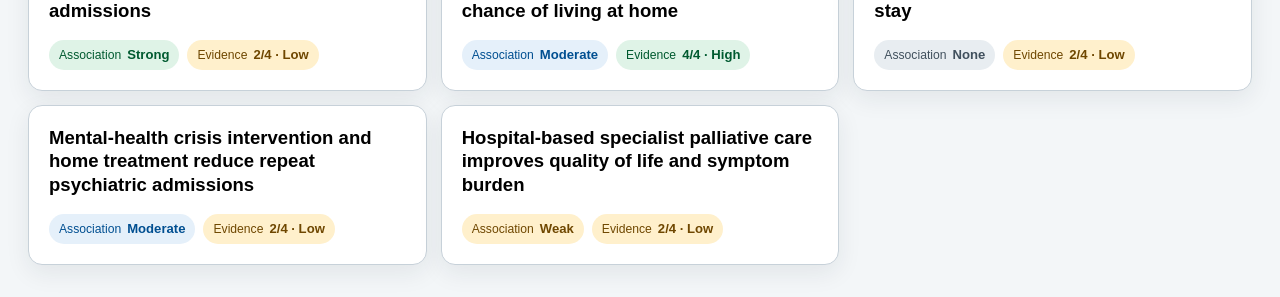
==== commit 38155fbd: "Load collapsible section styles" ====
--- a/index.html
+++ b/index.html
@@ -10,6 +10,7 @@
     <title>Health System Levers</title>
     <link rel="stylesheet" href="css/styles.css">
     <link rel="stylesheet" href="css/evidence-map.css">
+    <link rel="stylesheet" href="css/collapsible.css">
 </head>
 <body>
     <!-- ===================================================================
--- a/css/collapsible.css
+++ b/css/collapsible.css
@@ -0,0 +1,88 @@
+/* ========================================================================== 
+   00A. COLLAPSIBLE DOMAIN SECTIONS
+   ========================================================================== */
+
+.category-section {
+    border: 0;
+}
+
+.category-section > summary {
+    list-style: none;
+    cursor: pointer;
+}
+
+.category-section > summary::-webkit-details-marker {
+    display: none;
+}
+
+.category-heading {
+    user-select: none;
+}
+
+.category-heading:hover h2,
+.category-heading:focus-visible h2 {
+    color: var(--accent);
+}
+
+.category-heading:focus-visible {
+    outline: 2px solid var(--accent);
+    outline-offset: 4px;
+    border-radius: 4px;
+}
+
+.category-heading__meta {
+    display: inline-flex;
+    align-items: center;
+    gap: 10px;
+    color: var(--muted);
+    font-size: 0.78rem;
+}
+
+.category-chevron {
+    display: inline-grid;
+    width: 28px;
+    height: 28px;
+    place-items: center;
+    border: 1px solid var(--border);
+    border-radius: 50%;
+    background: var(--panel-bg);
+    color: var(--accent);
+    font-size: 1.15rem;
+    font-weight: 700;
+    line-height: 1;
+    transition: transform 160ms ease, background 160ms ease;
+}
+
+.category-section[open] .category-chevron {
+    transform: rotate(180deg);
+}
+
+.category-section:not([open]) .category-heading {
+    margin-bottom: 0;
+}
+
+.category-section[open] .statement-grid {
+    animation: reveal-category 140ms ease-out;
+}
+
+@keyframes reveal-category {
+    from {
+        opacity: 0;
+        transform: translateY(-4px);
+    }
+
+    to {
+        opacity: 1;
+        transform: translateY(0);
+    }
+}
+
+@media (prefers-reduced-motion: reduce) {
+    .category-section[open] .statement-grid {
+        animation: none;
+    }
+
+    .category-chevron {
+        transition: none;
+    }
+}
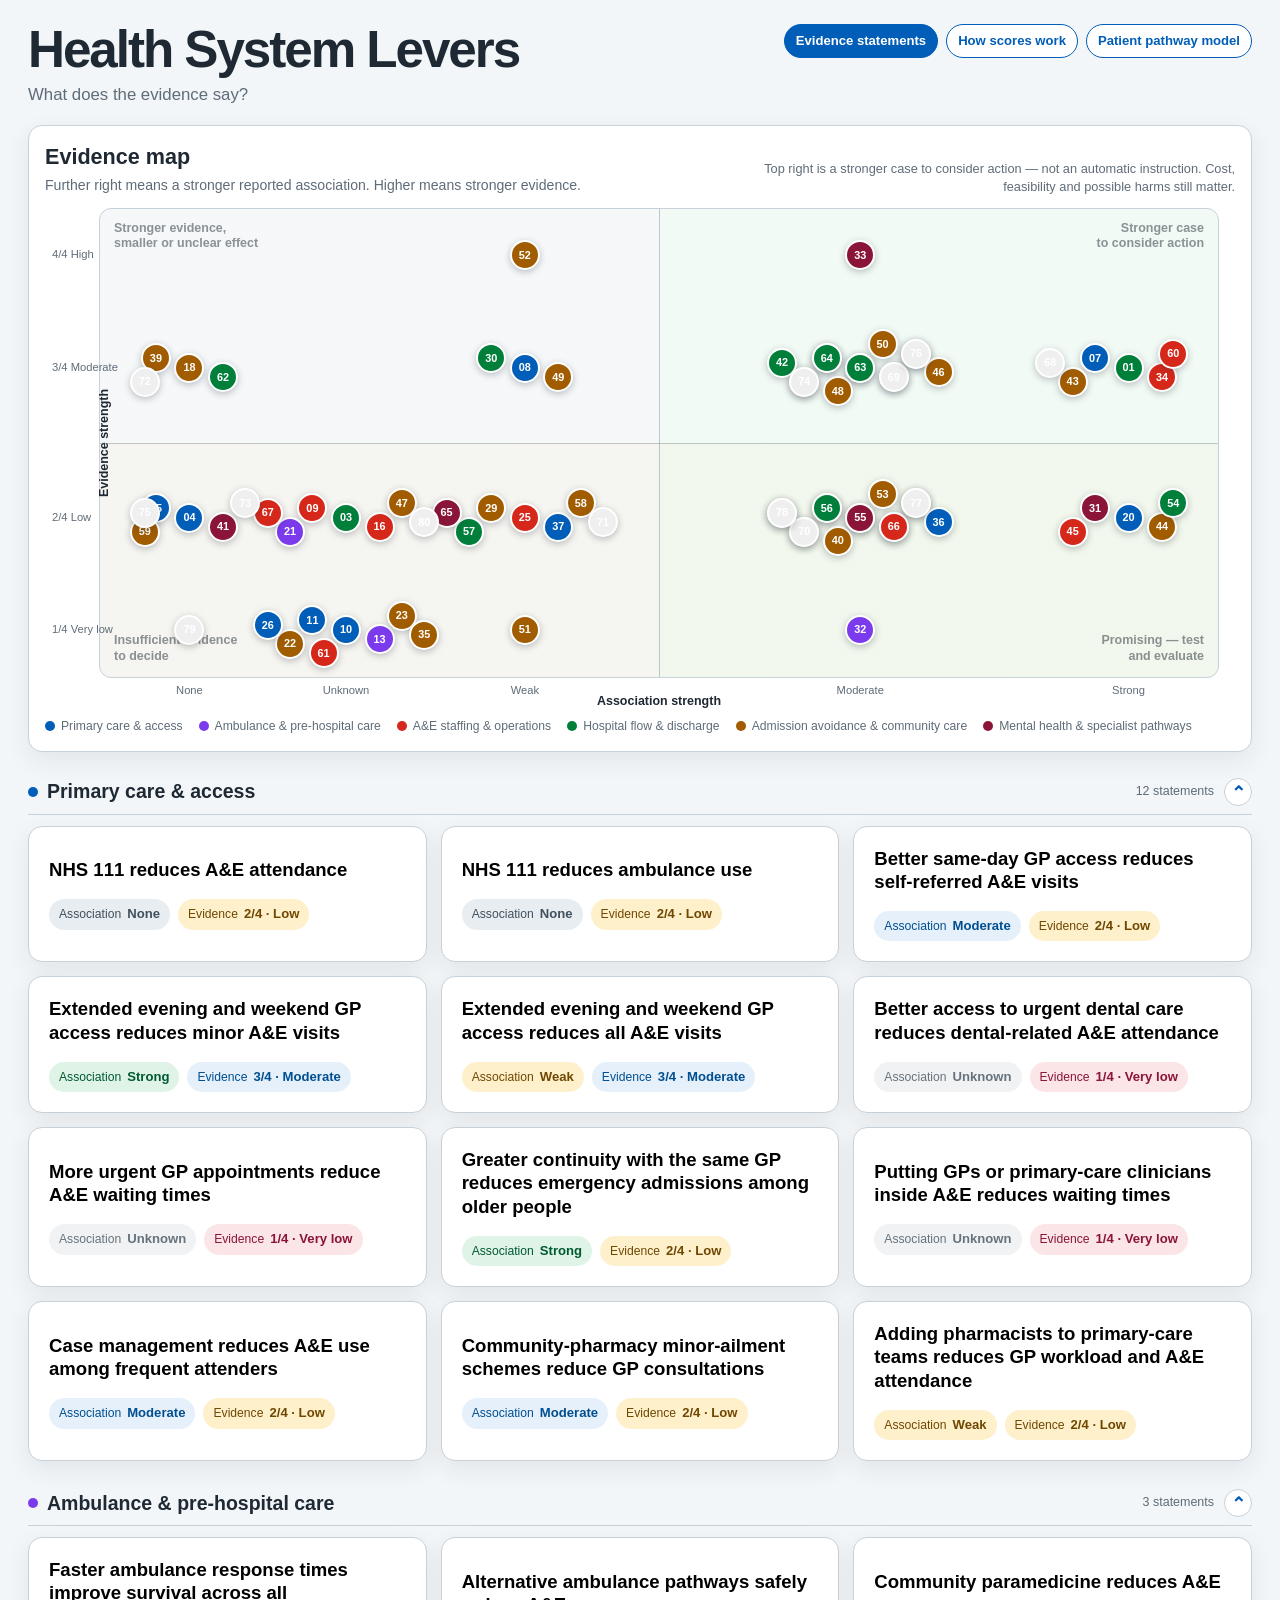
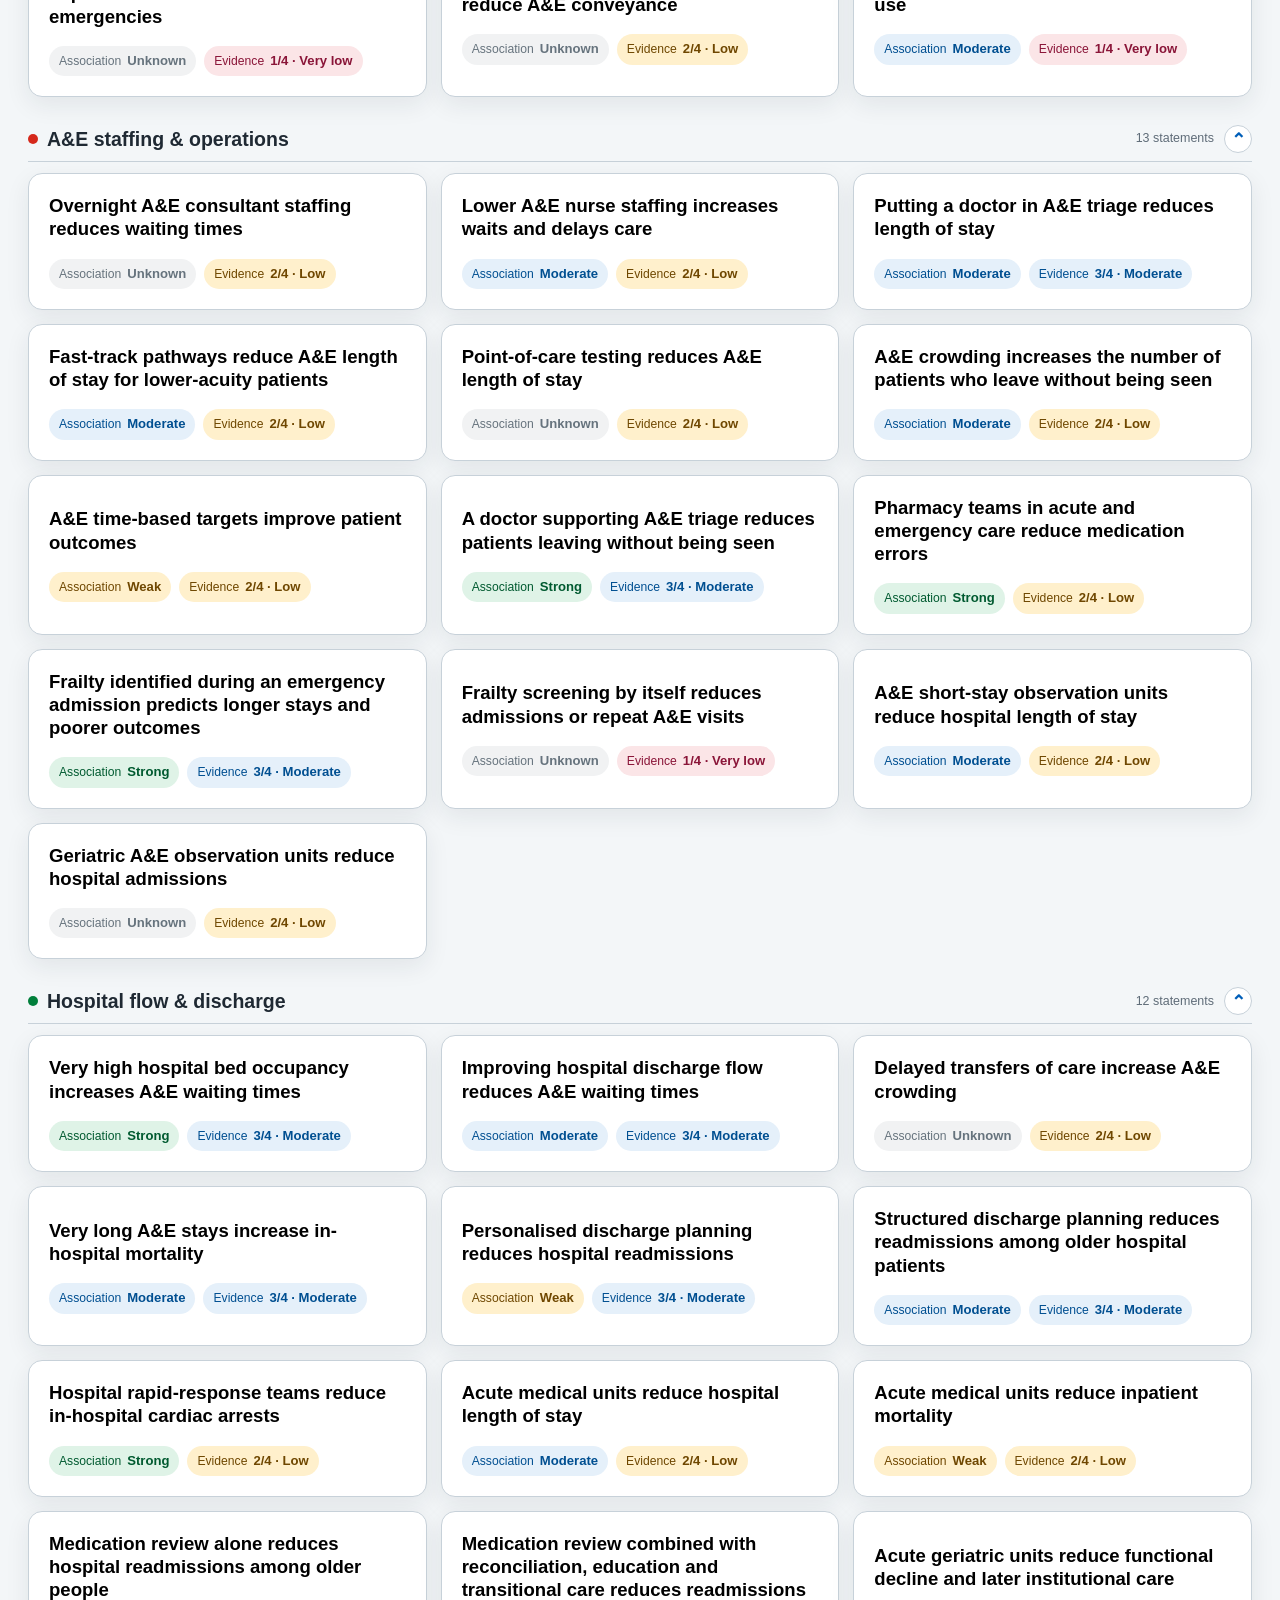
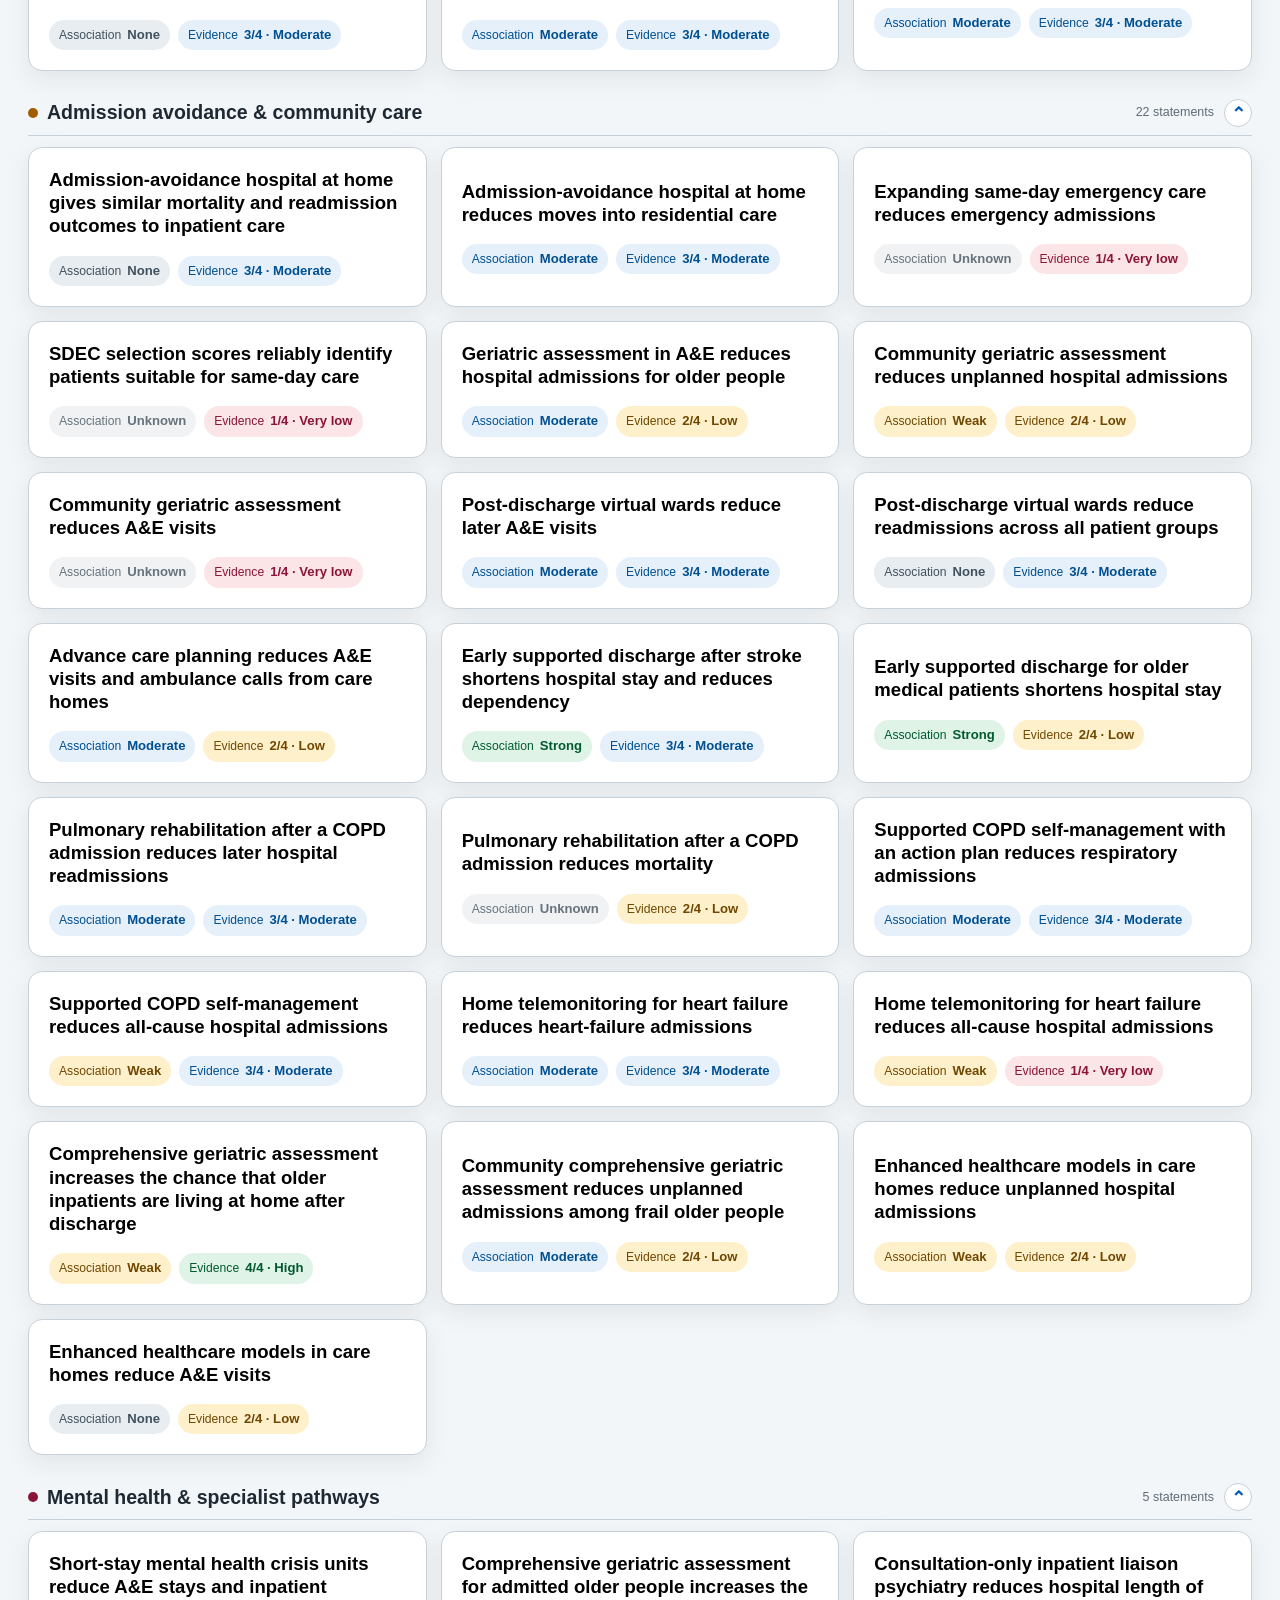
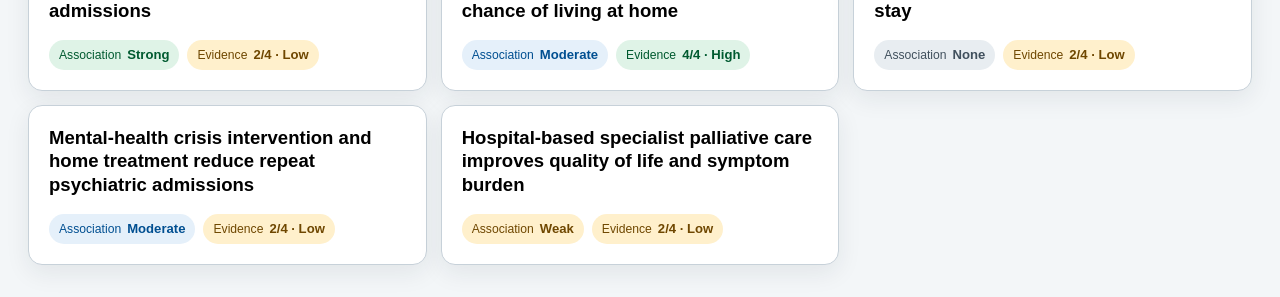
==== commit 3895482c: "Load thirteen additional evidence statements" ====
--- a/index.html
+++ b/index.html
@@ -69,6 +69,7 @@
     <script src="data/evidence-more-3.js"></script>
     <script src="data/evidence-more-4.js"></script>
     <script src="data/evidence-more-5.js"></script>
+    <script src="data/evidence-more-6.js"></script>
     <script src="data/categories.js"></script>
     <script src="js/app.js"></script>
 </body>
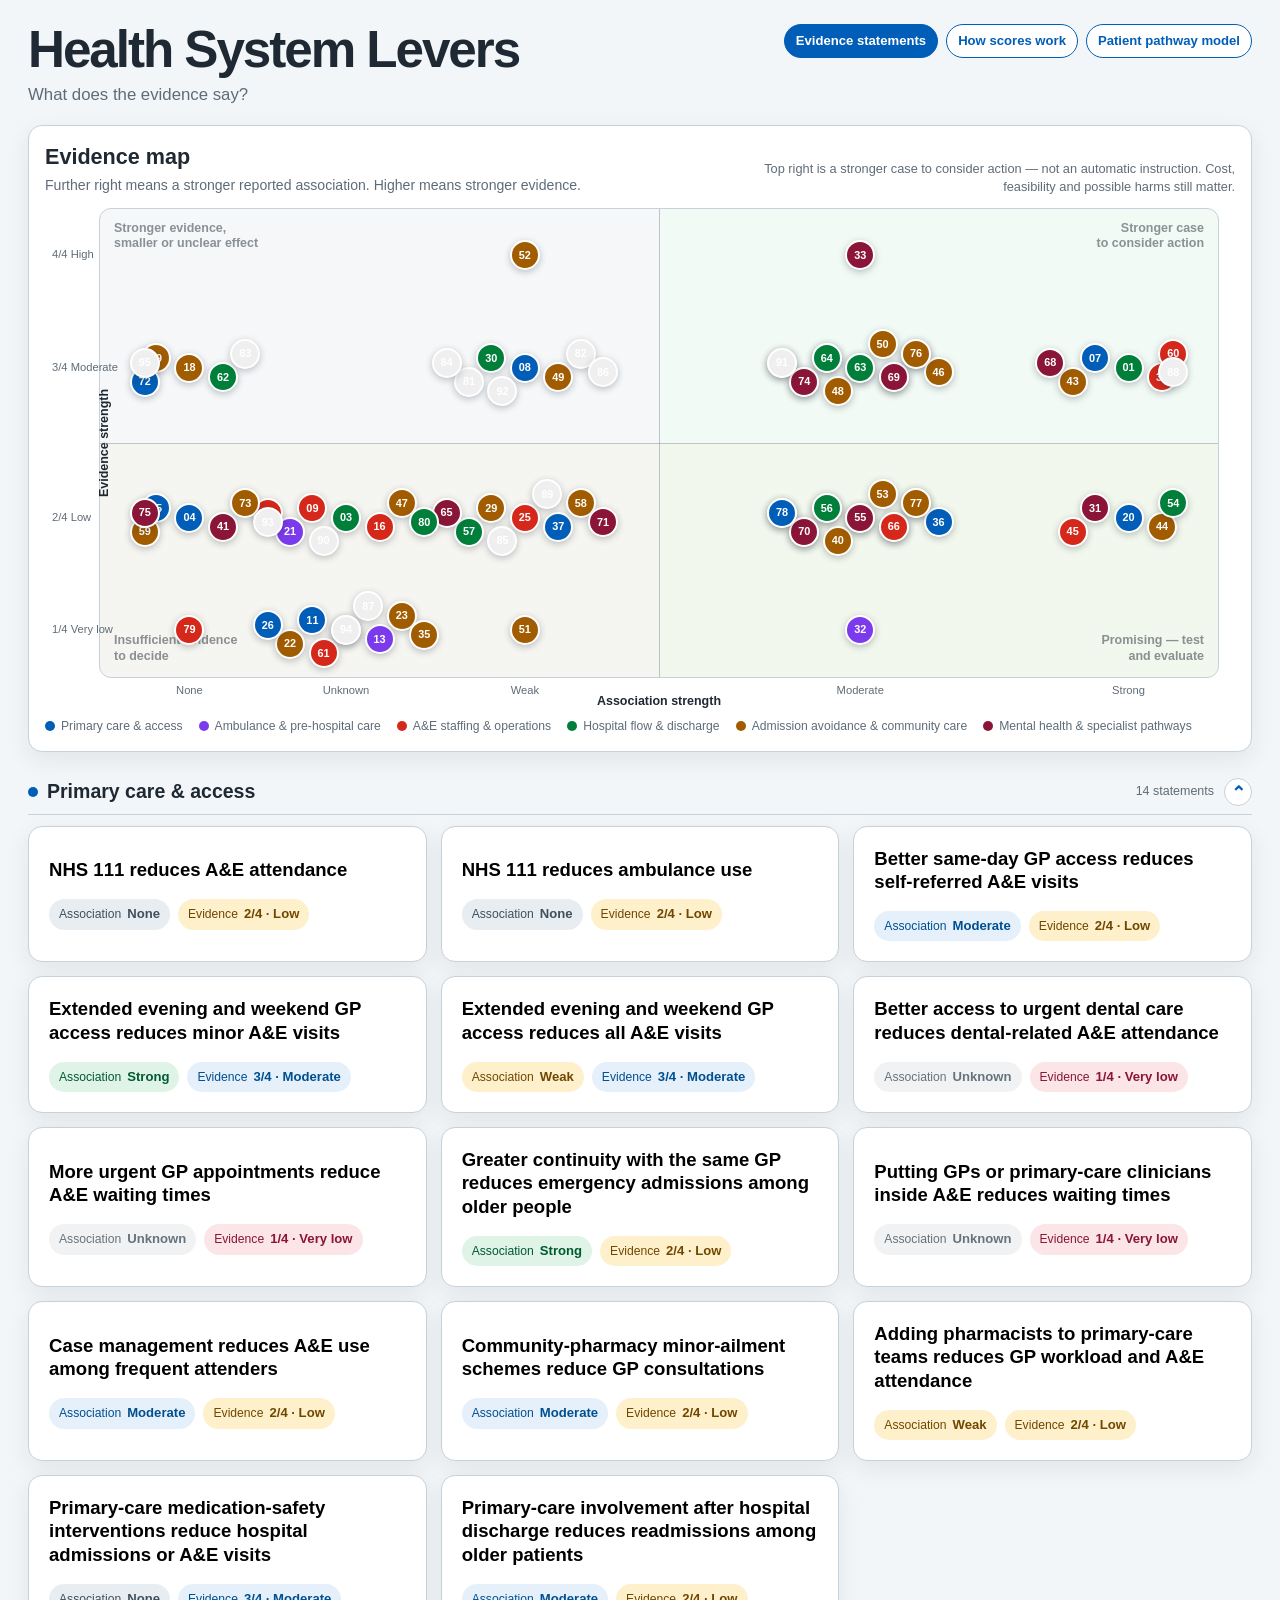
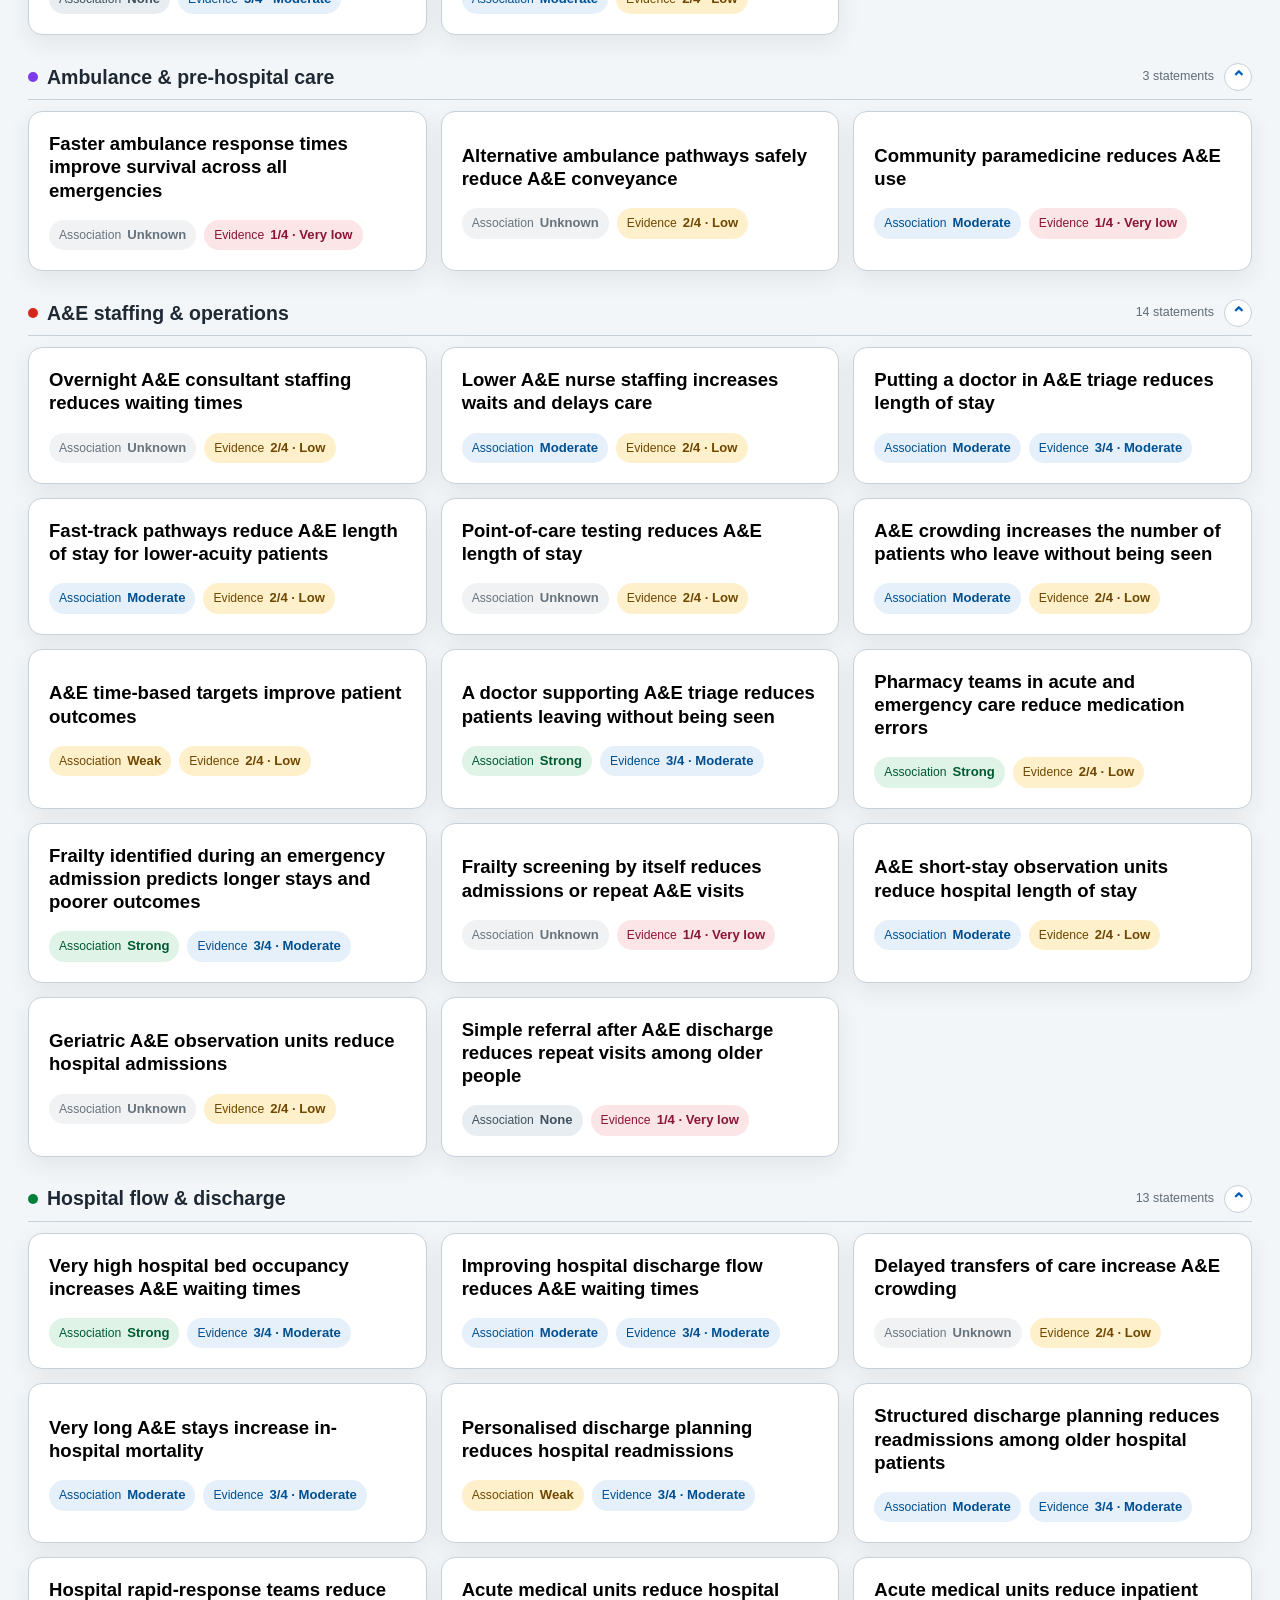
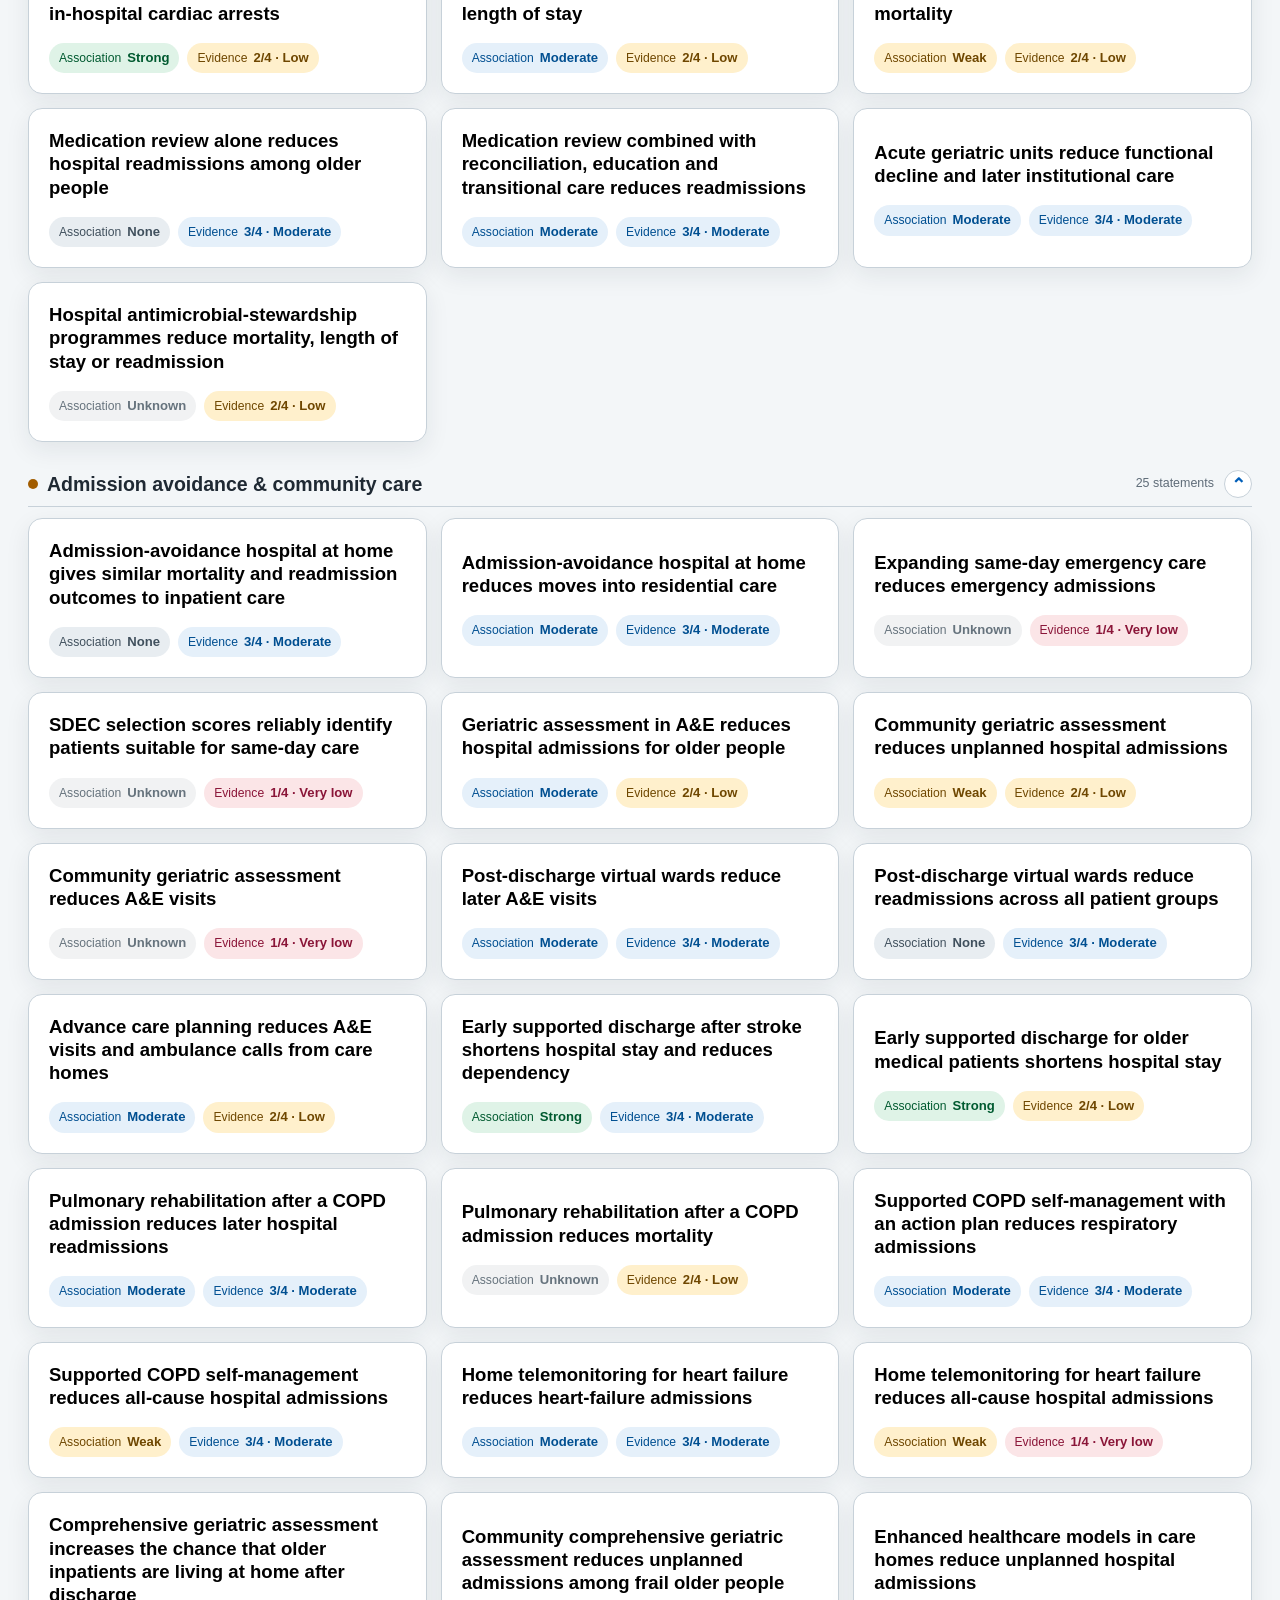
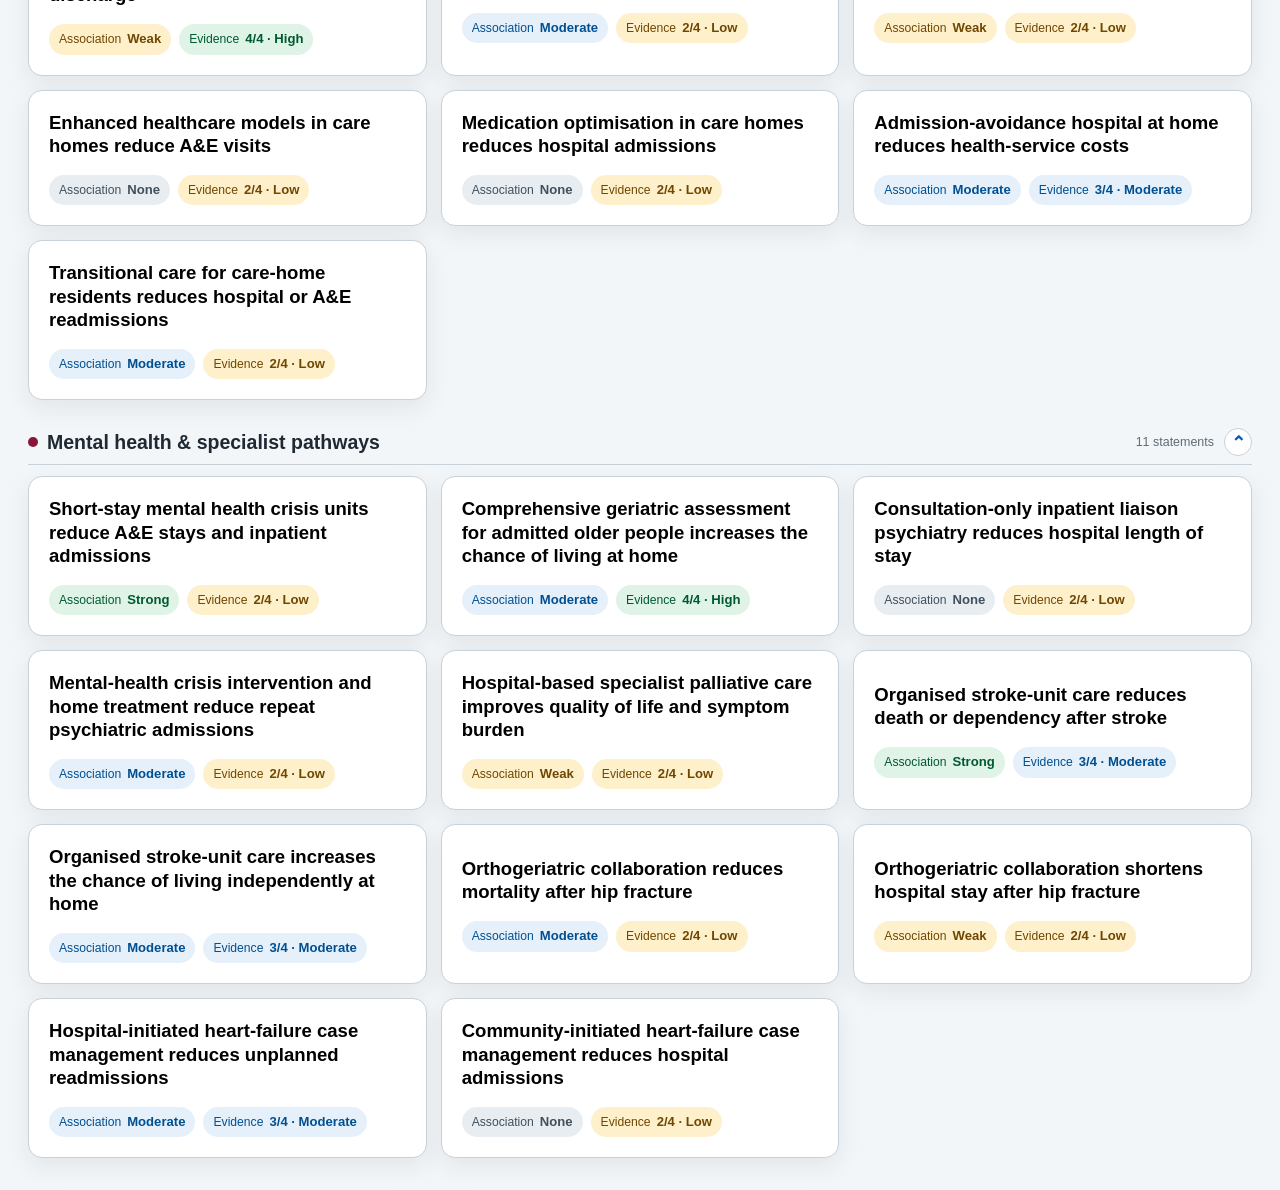
==== commit 4db37a21: "Load the latest evidence statement batch" ====
--- a/index.html
+++ b/index.html
@@ -70,7 +70,8 @@
     <script src="data/evidence-more-4.js"></script>
     <script src="data/evidence-more-5.js"></script>
     <script src="data/evidence-more-6.js"></script>
+    <script src="data/evidence-more-7.js"></script>
     <script src="data/categories.js"></script>
     <script src="js/app.js"></script>
 </body>
-</html>
+</html>
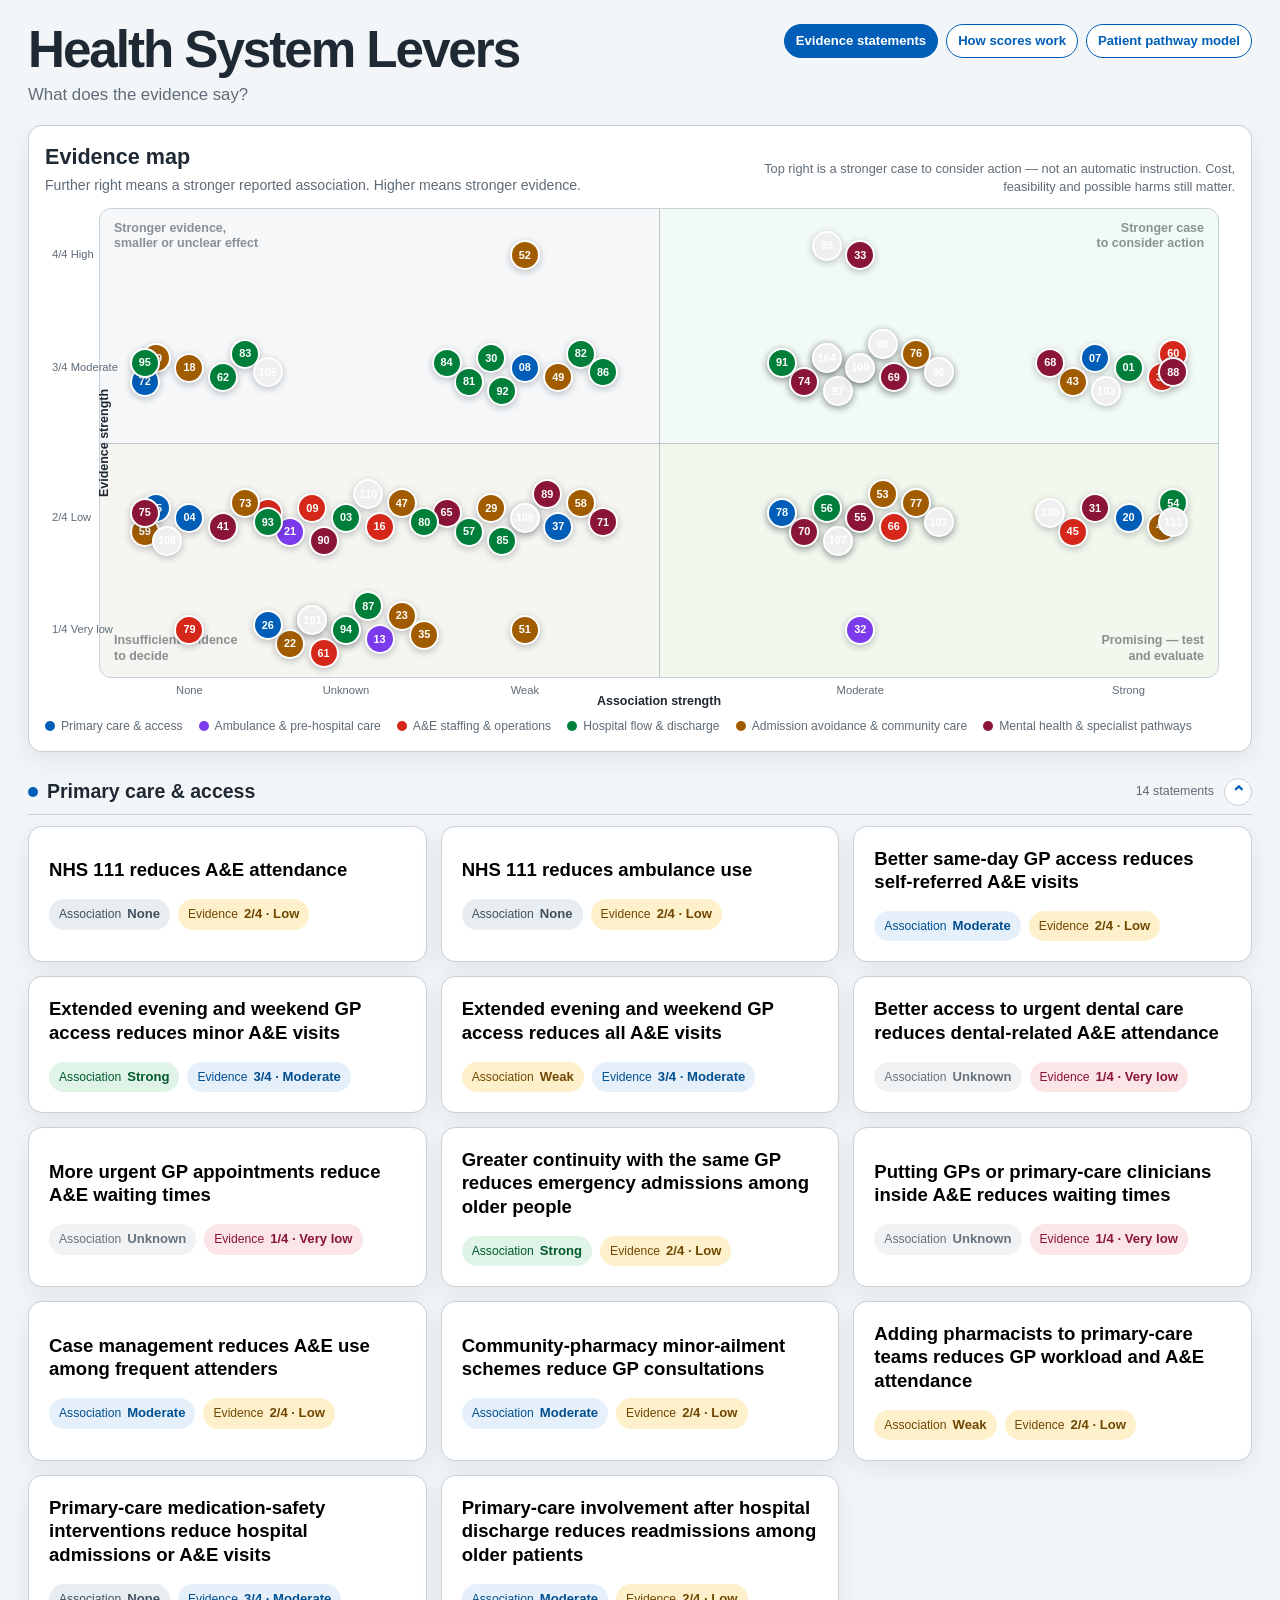
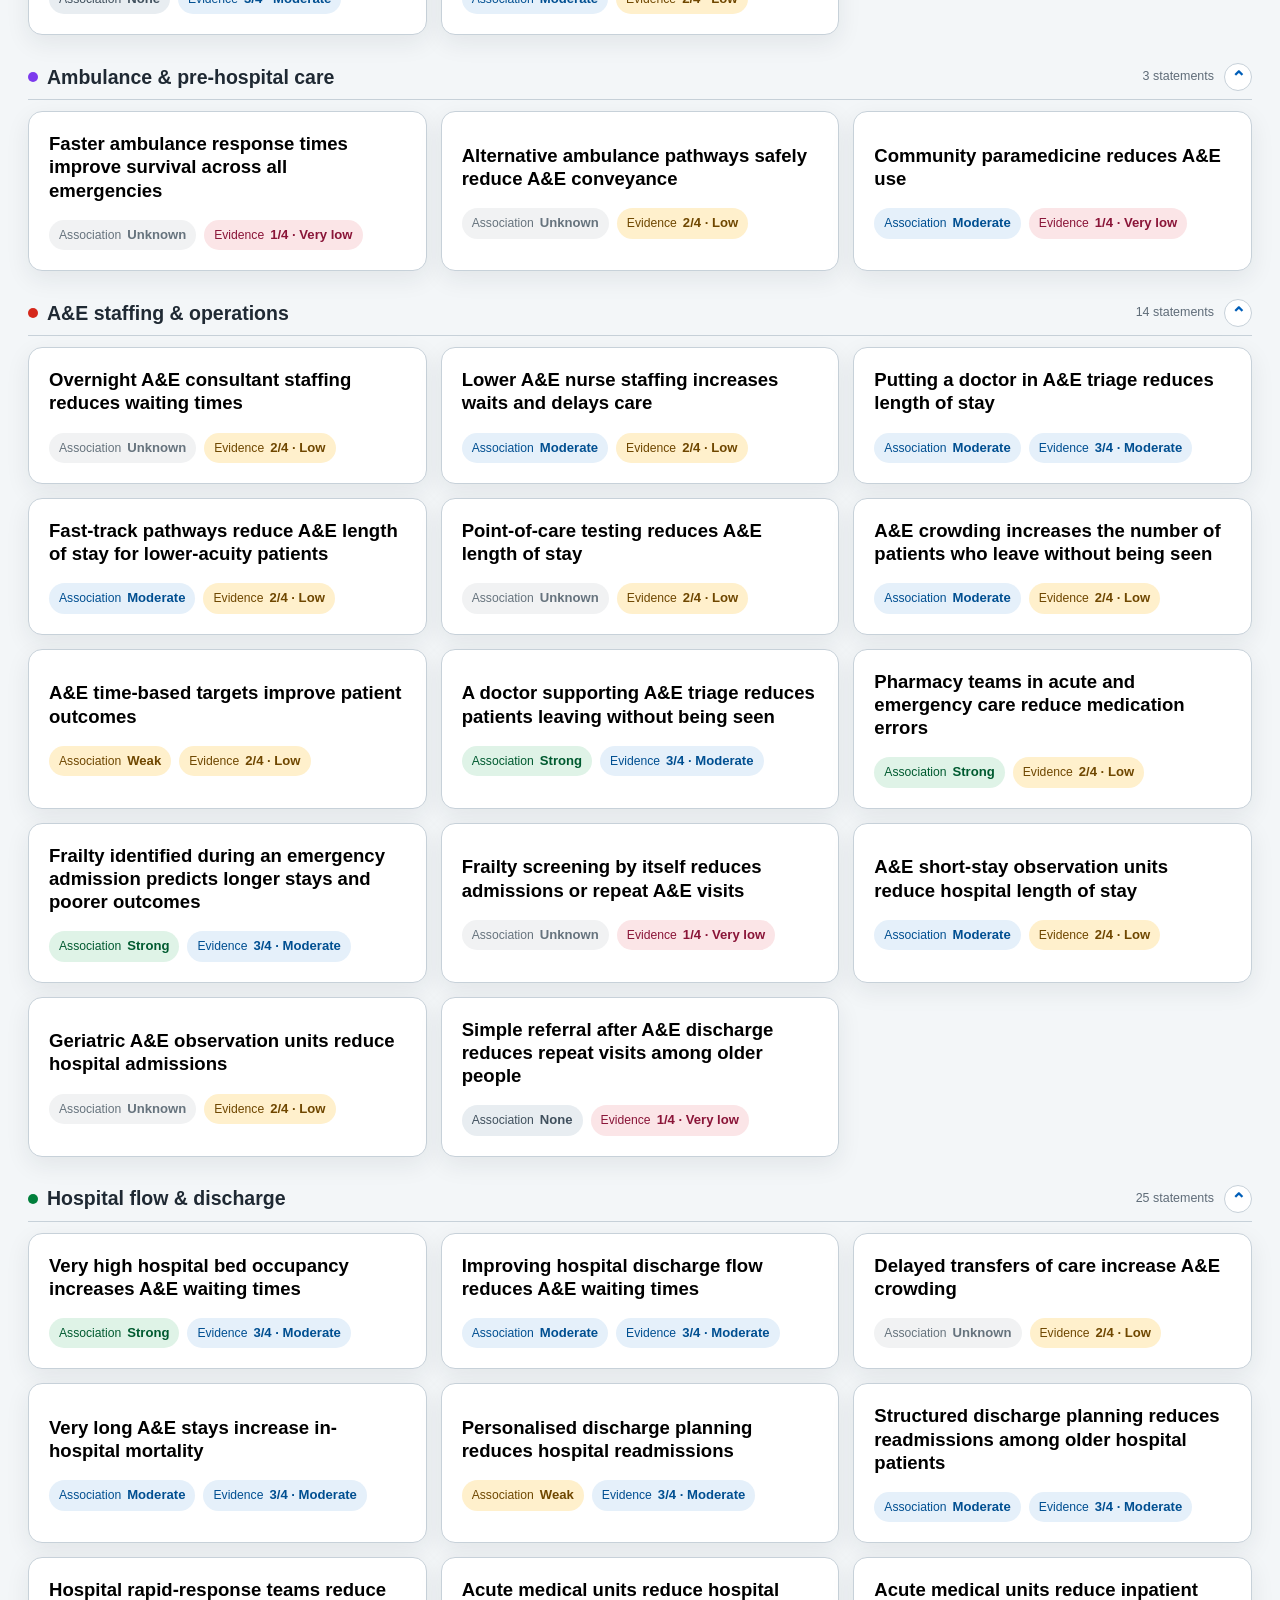
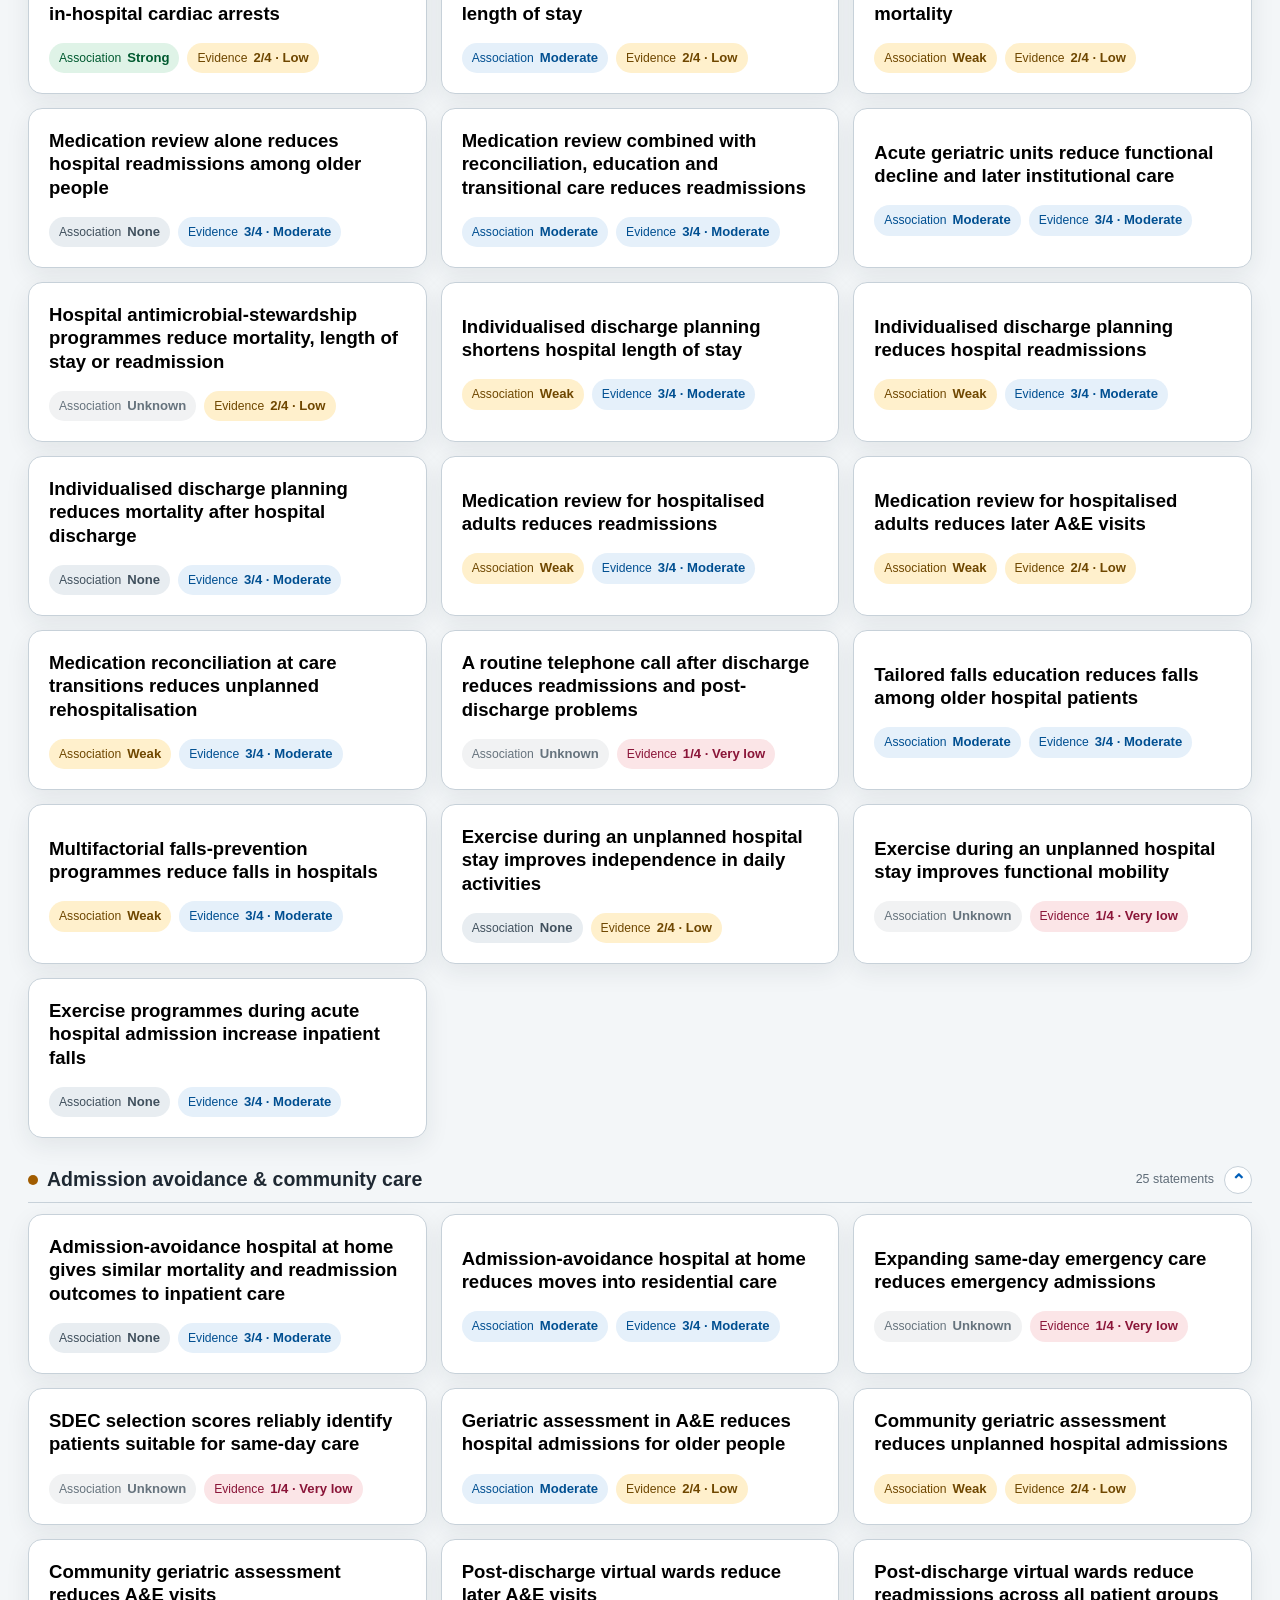
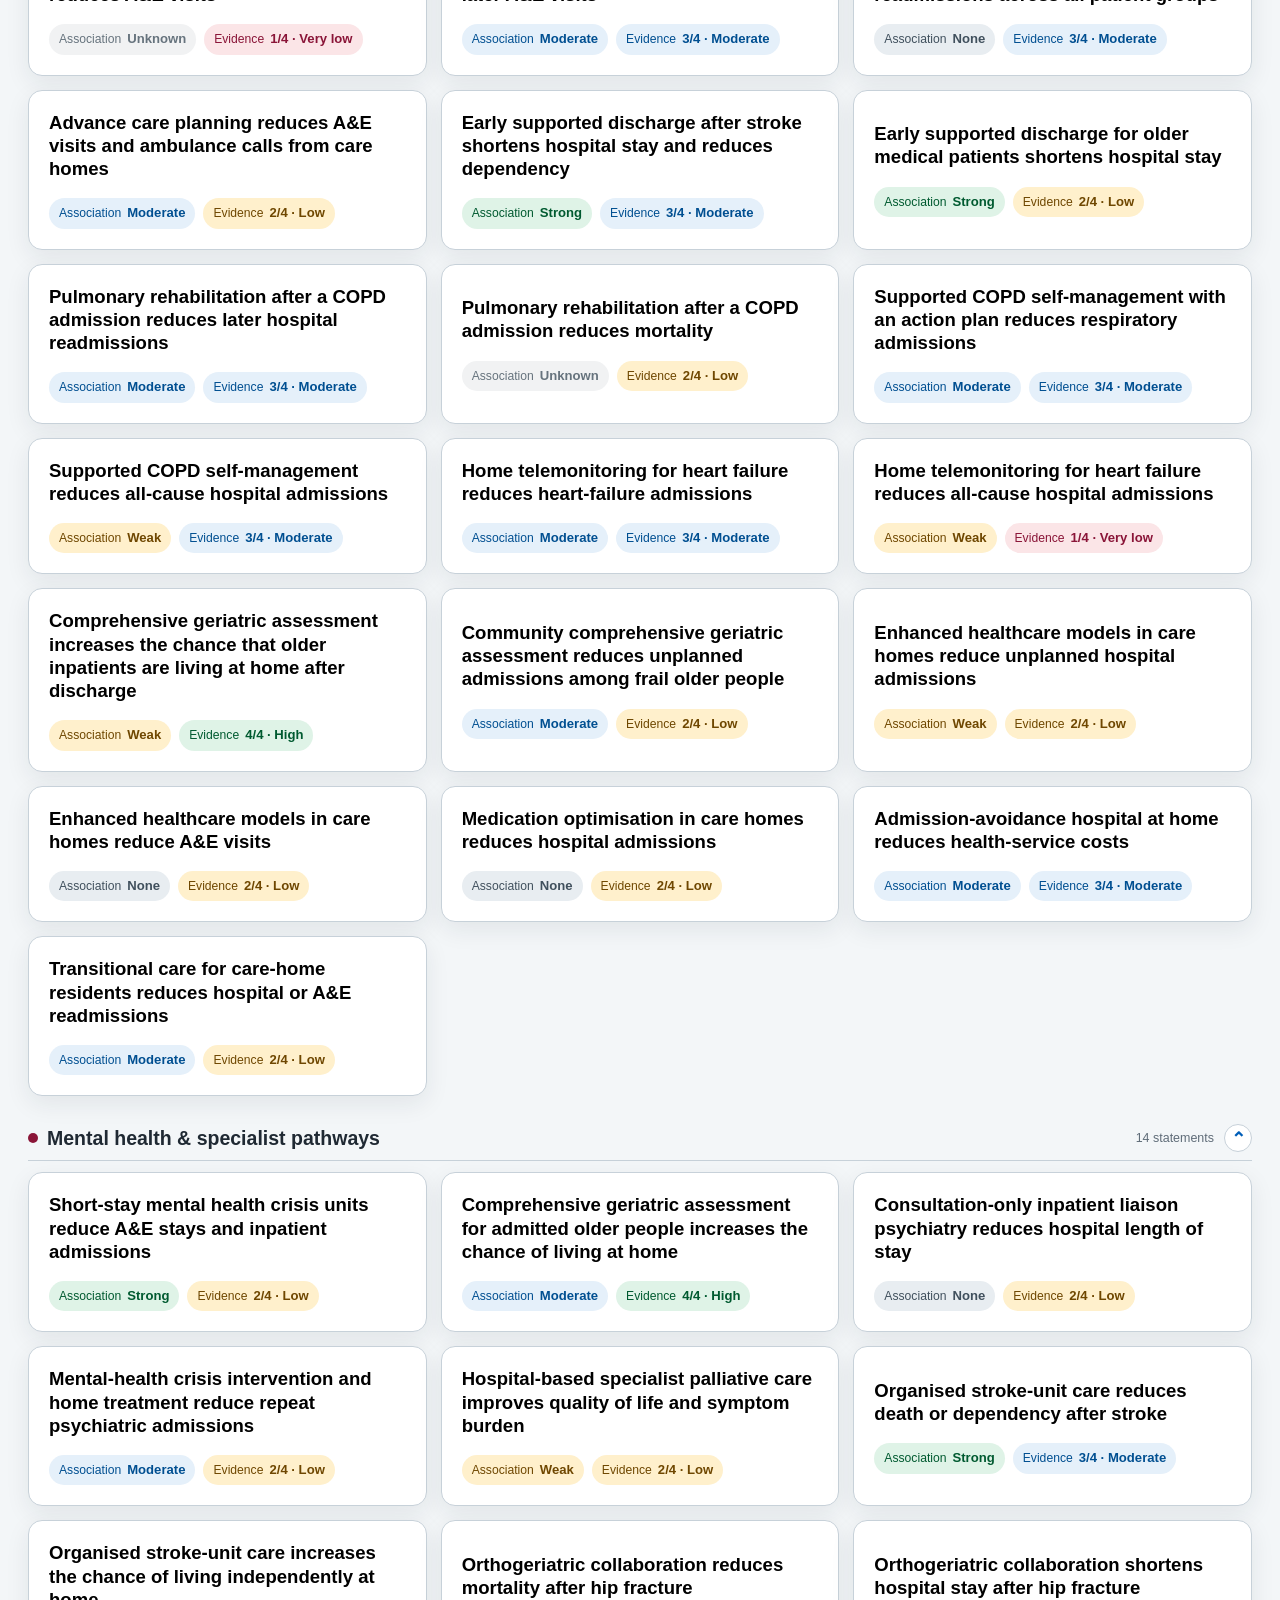
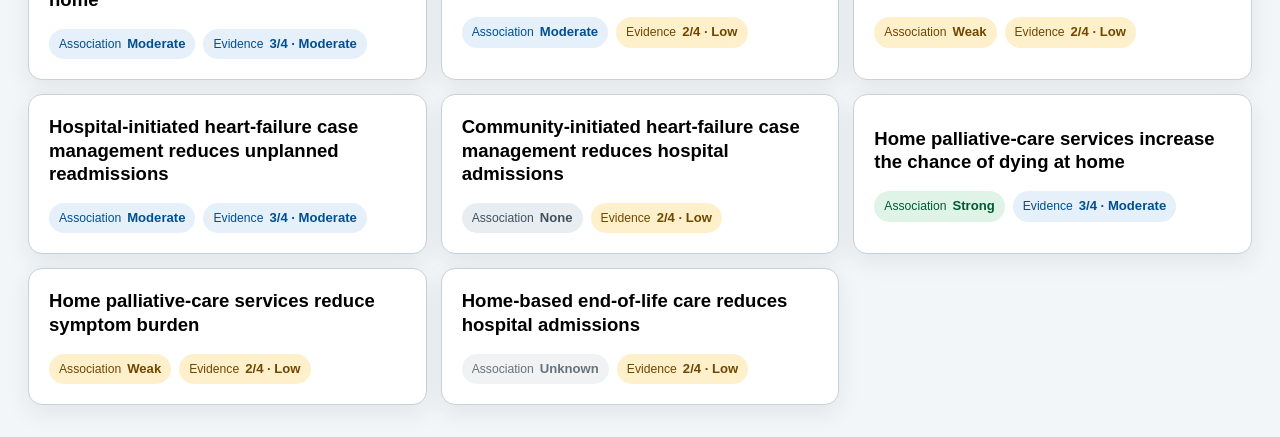
==== commit 0f887e9c: "Load the eighth evidence statement batch" ====
--- a/index.html
+++ b/index.html
@@ -71,6 +71,7 @@
     <script src="data/evidence-more-5.js"></script>
     <script src="data/evidence-more-6.js"></script>
     <script src="data/evidence-more-7.js"></script>
+    <script src="data/evidence-more-8.js"></script>
     <script src="data/categories.js"></script>
     <script src="js/app.js"></script>
 </body>
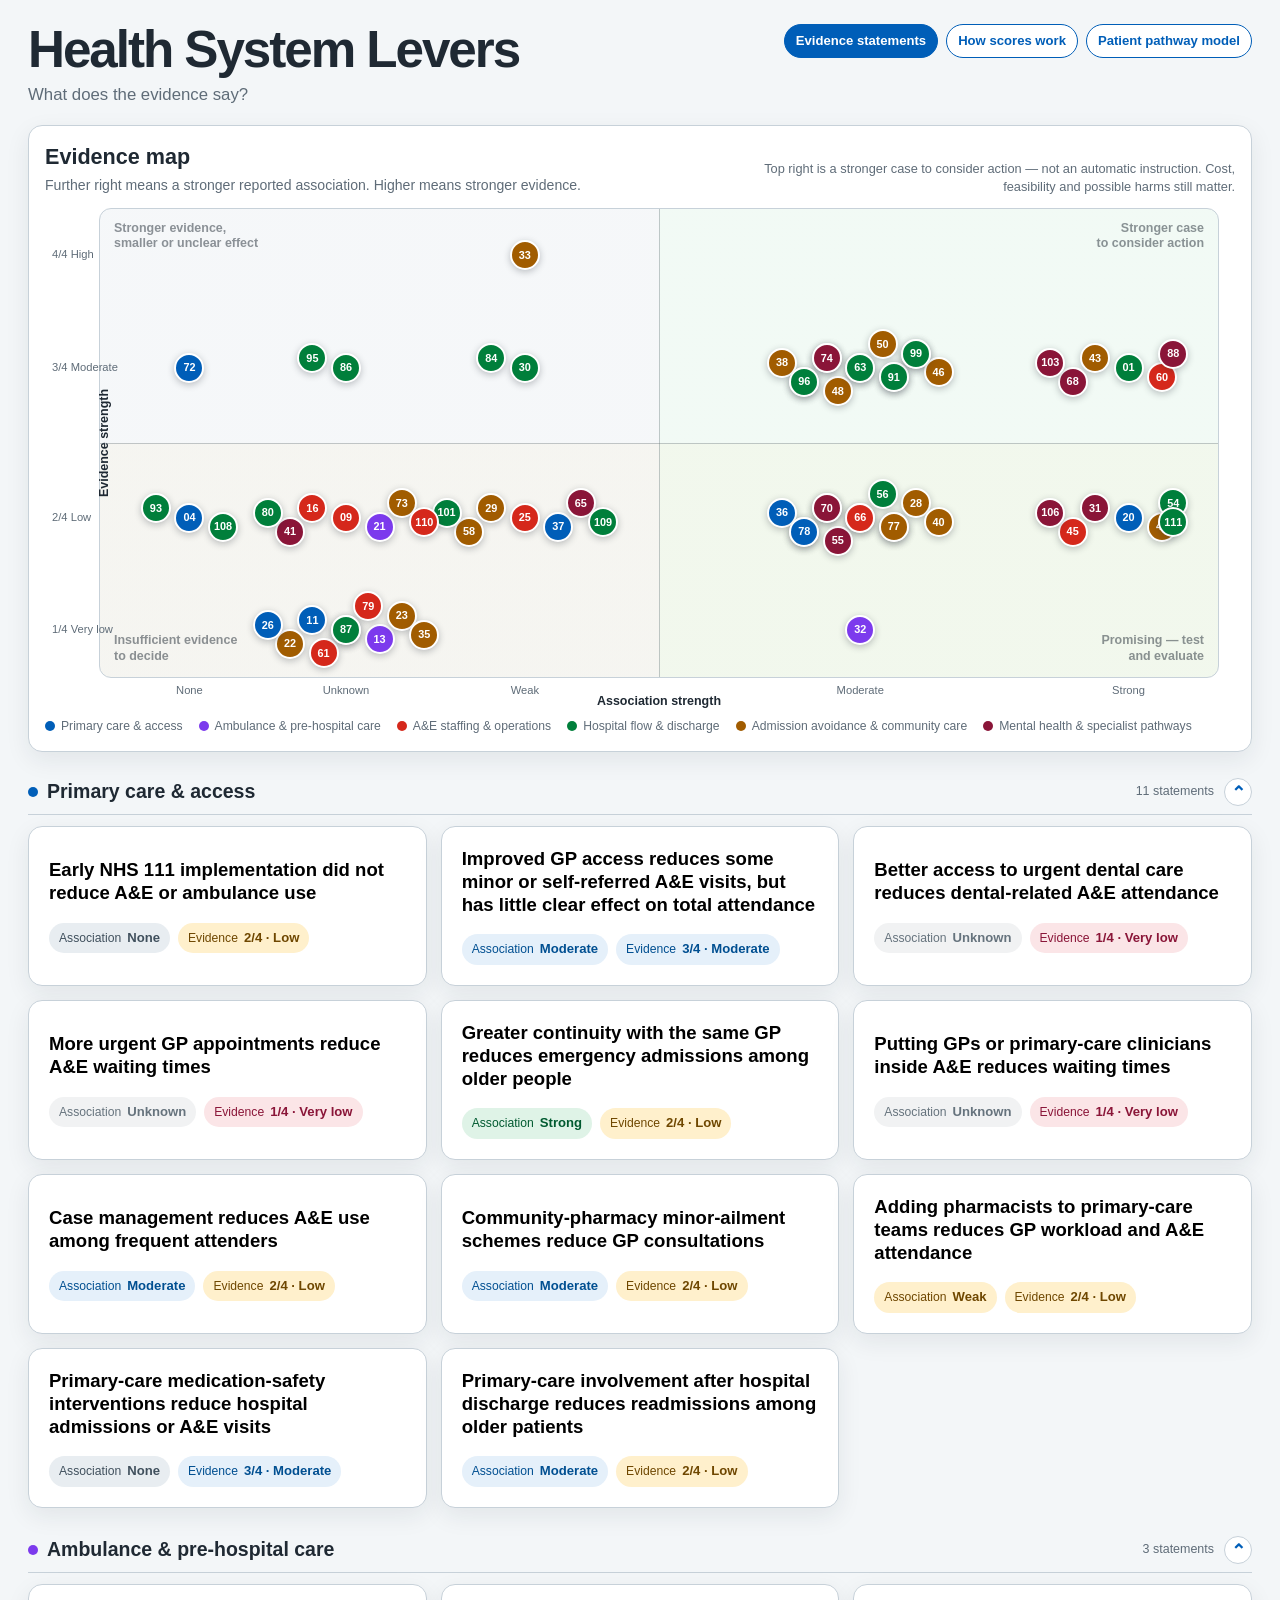
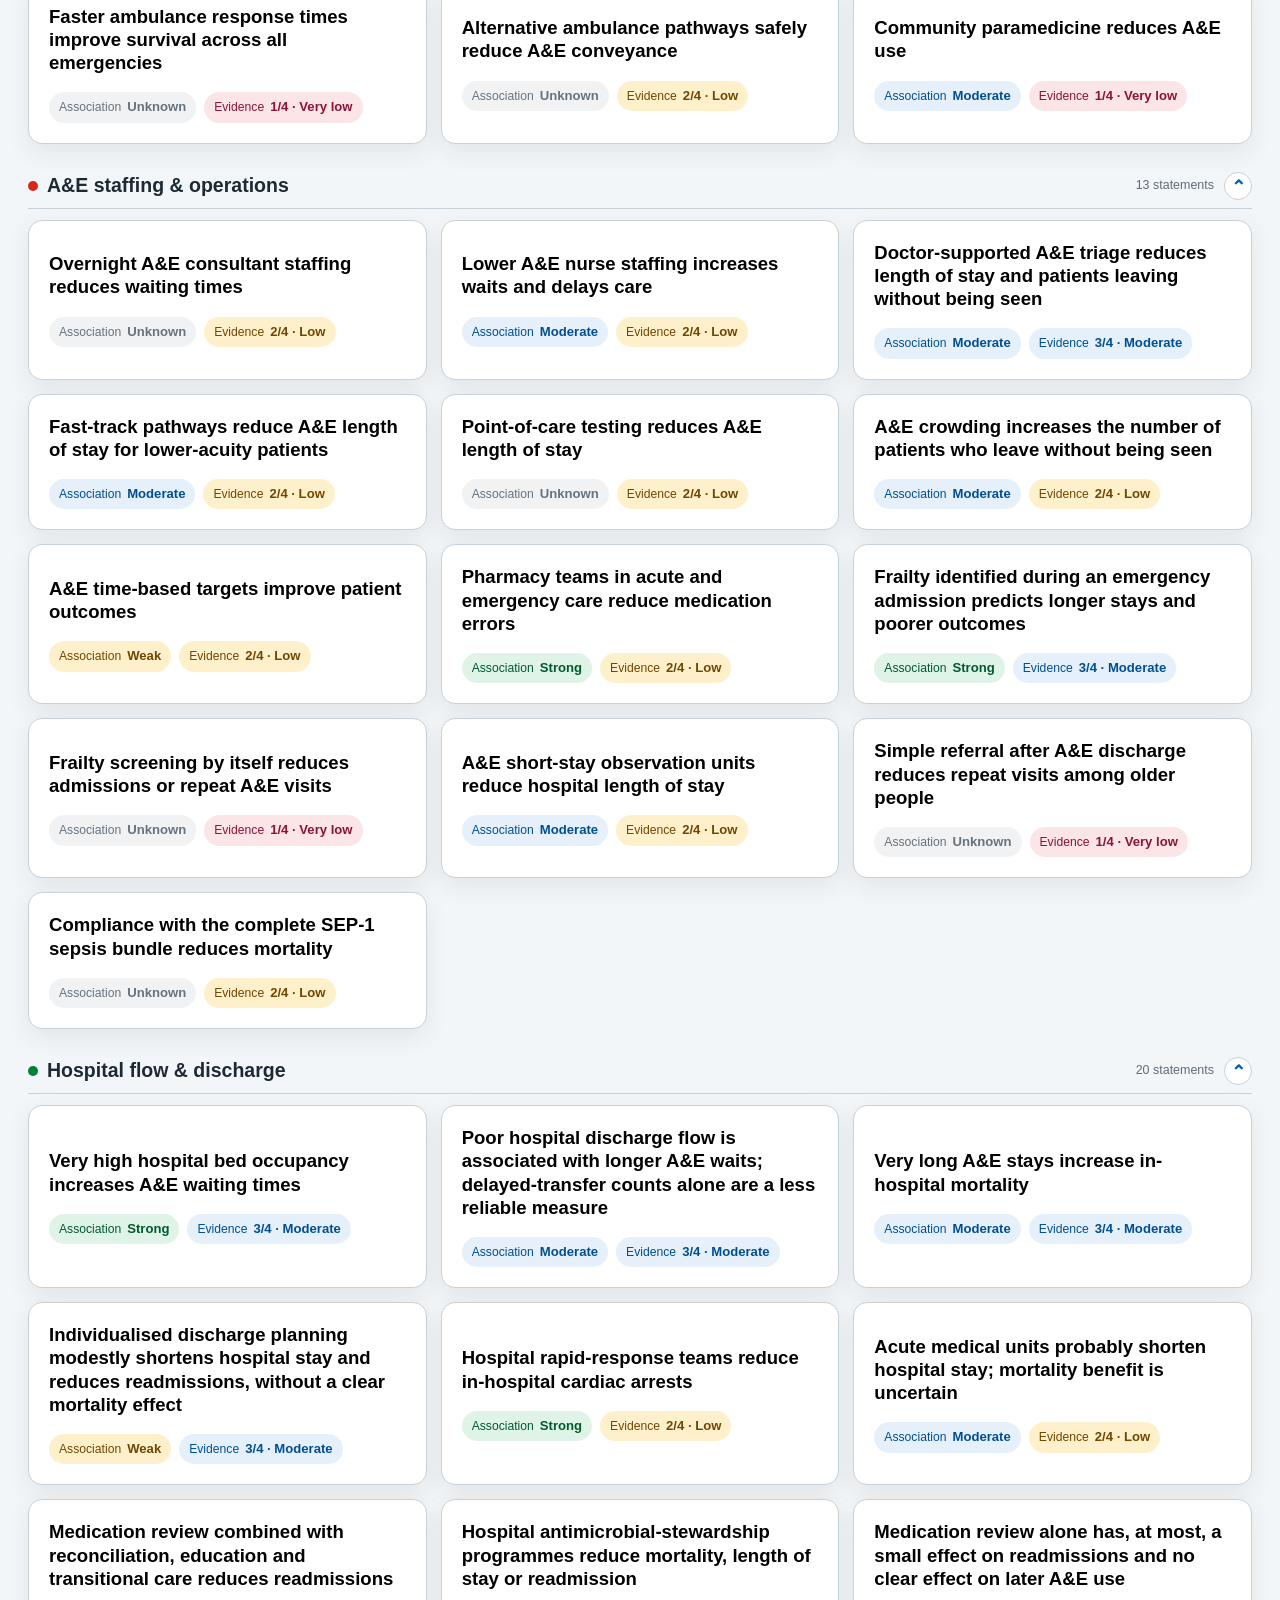
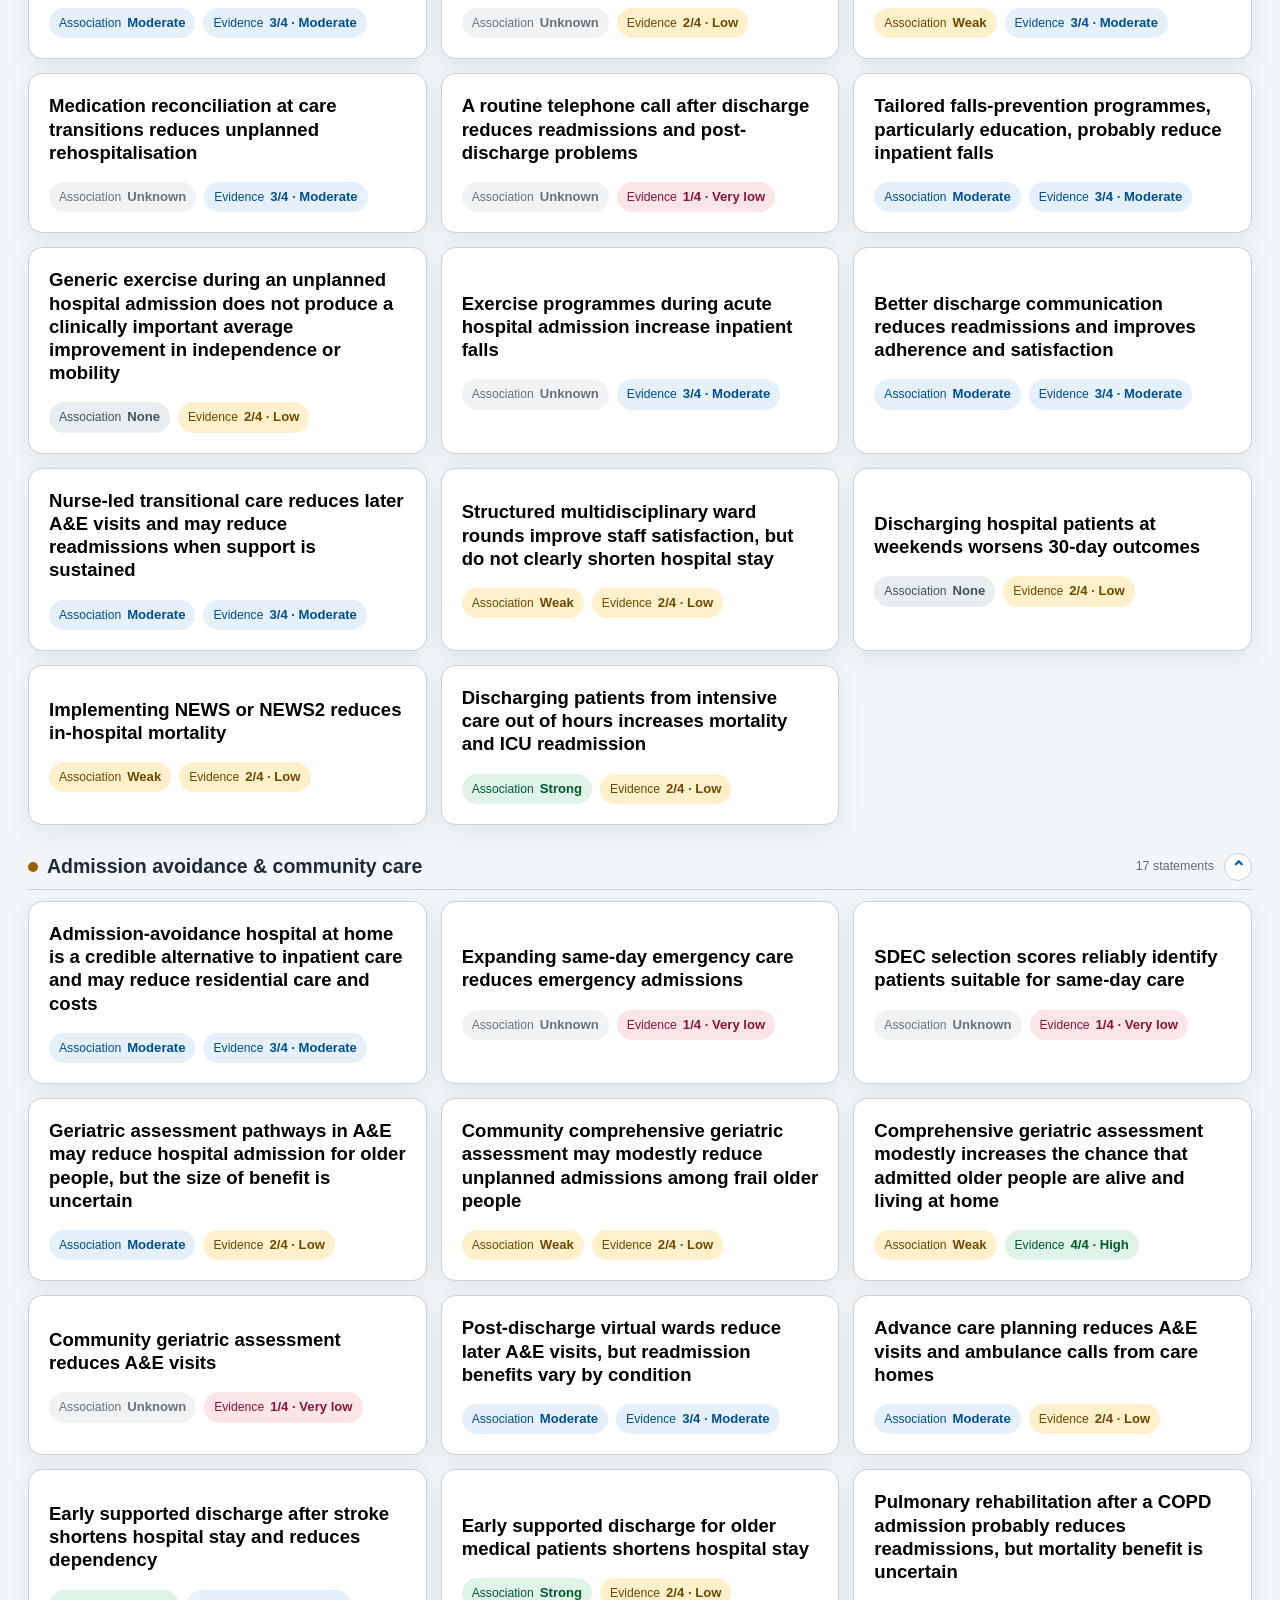
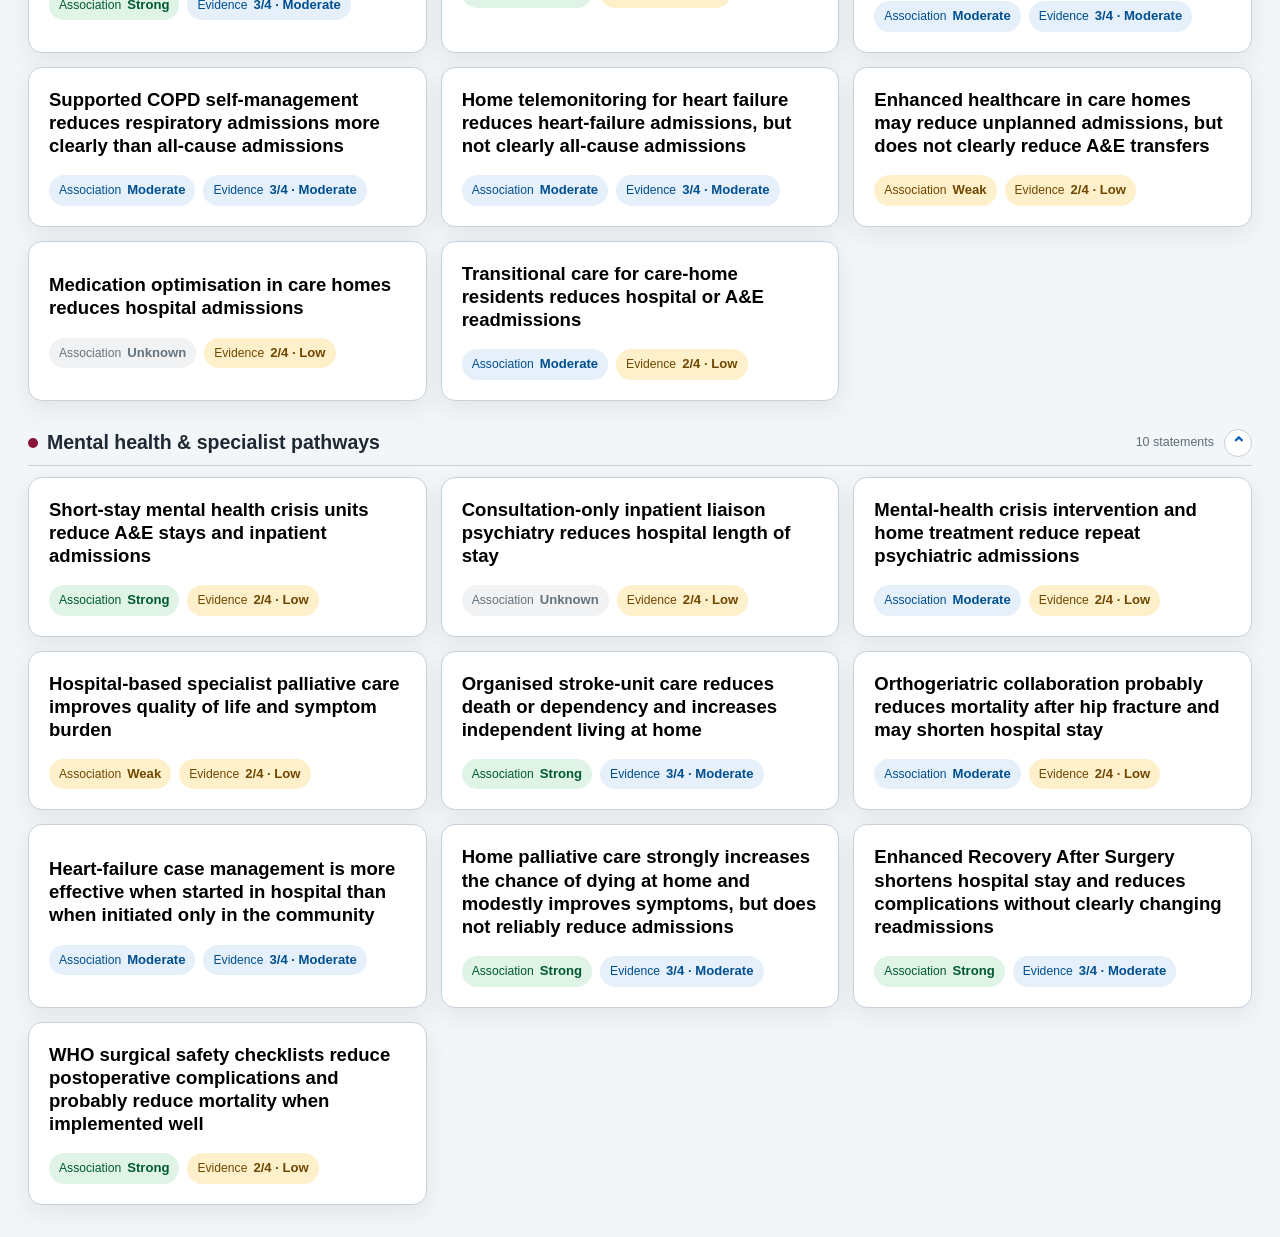
==== commit 2cc9195b: "Load synthesised evidence register" ====
--- a/index.html
+++ b/index.html
@@ -61,7 +61,7 @@
     </div>
 
     <!-- ===================================================================
-         04A. DATA AND APPLICATION SCRIPTS
+         04A. SOURCE DATA, SYNTHESIS AND APPLICATION SCRIPTS
          =================================================================== -->
     <script src="data/evidence.js"></script>
     <script src="data/evidence-more.js"></script>
@@ -72,7 +72,8 @@
     <script src="data/evidence-more-6.js"></script>
     <script src="data/evidence-more-7.js"></script>
     <script src="data/evidence-more-8.js"></script>
+    <script src="data/synthesis-audit.js"></script>
     <script src="data/categories.js"></script>
     <script src="js/app.js"></script>
 </body>
-</html>+</html>
